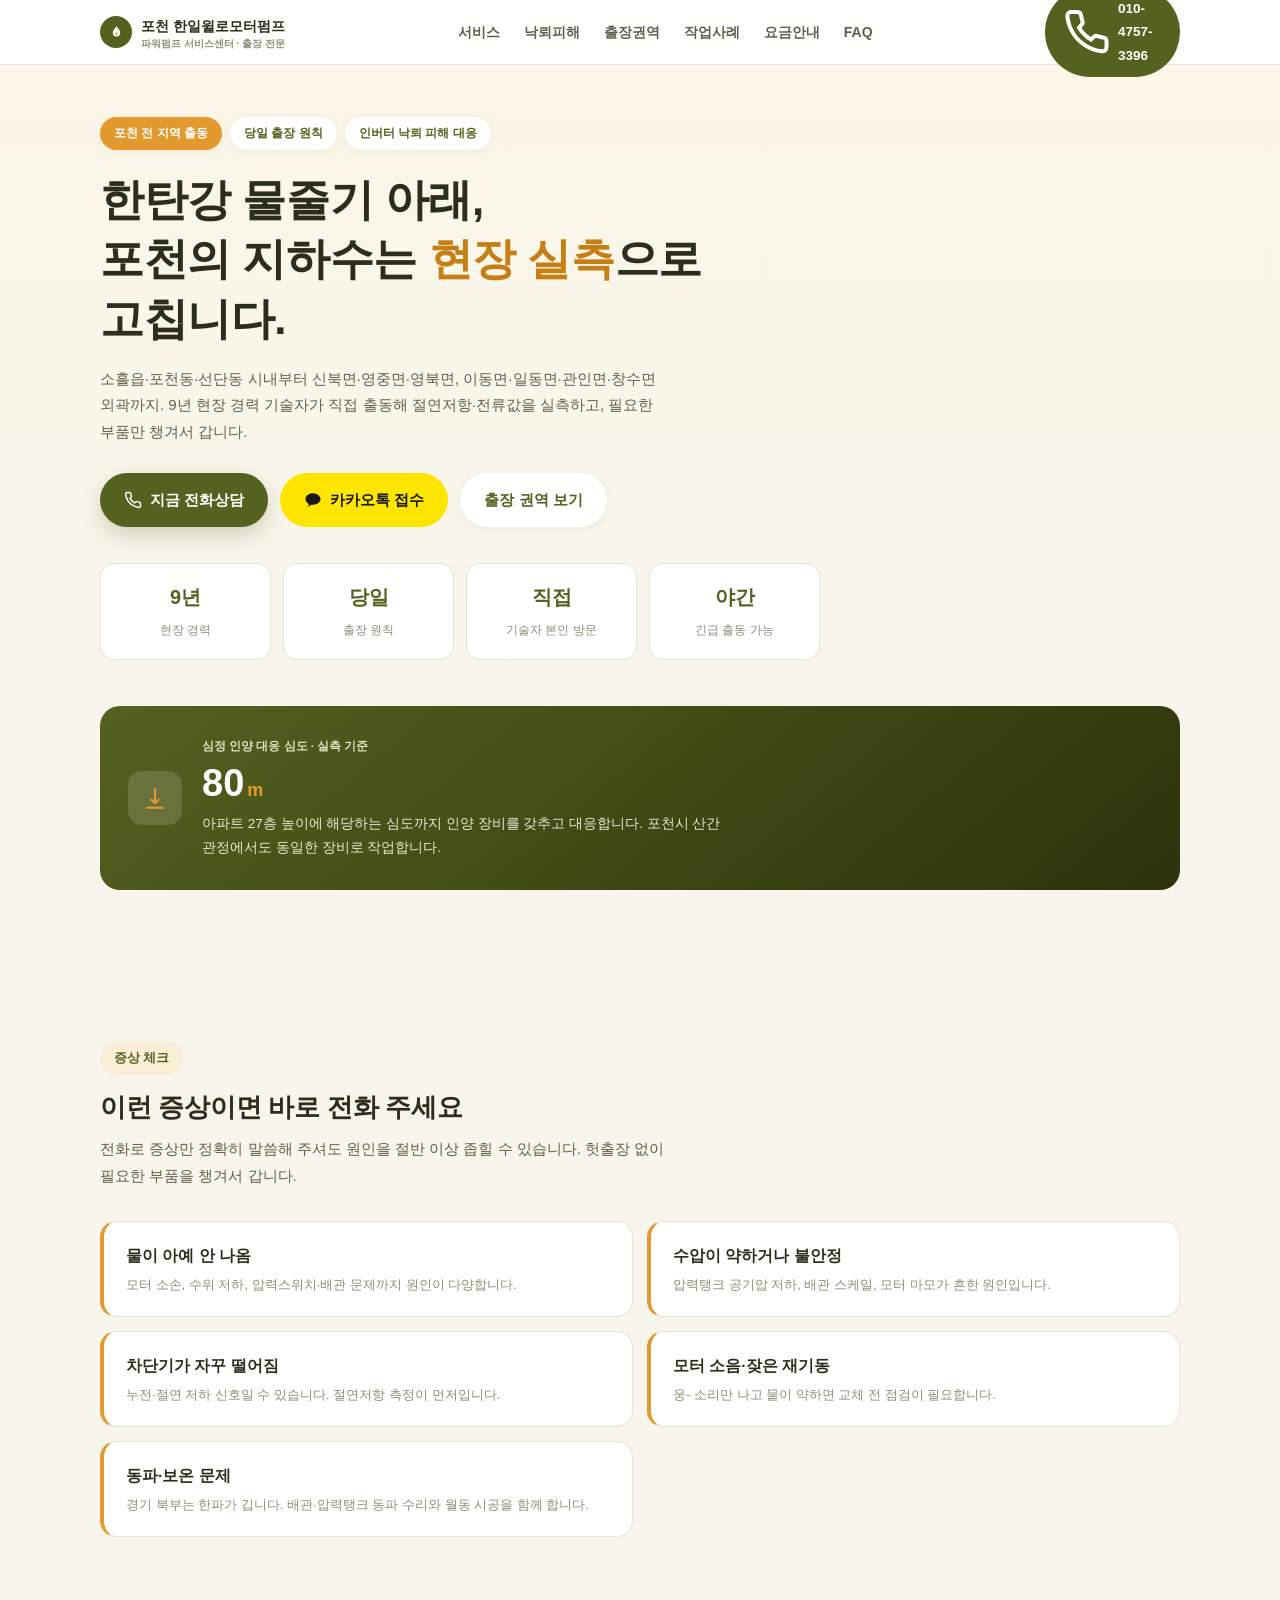
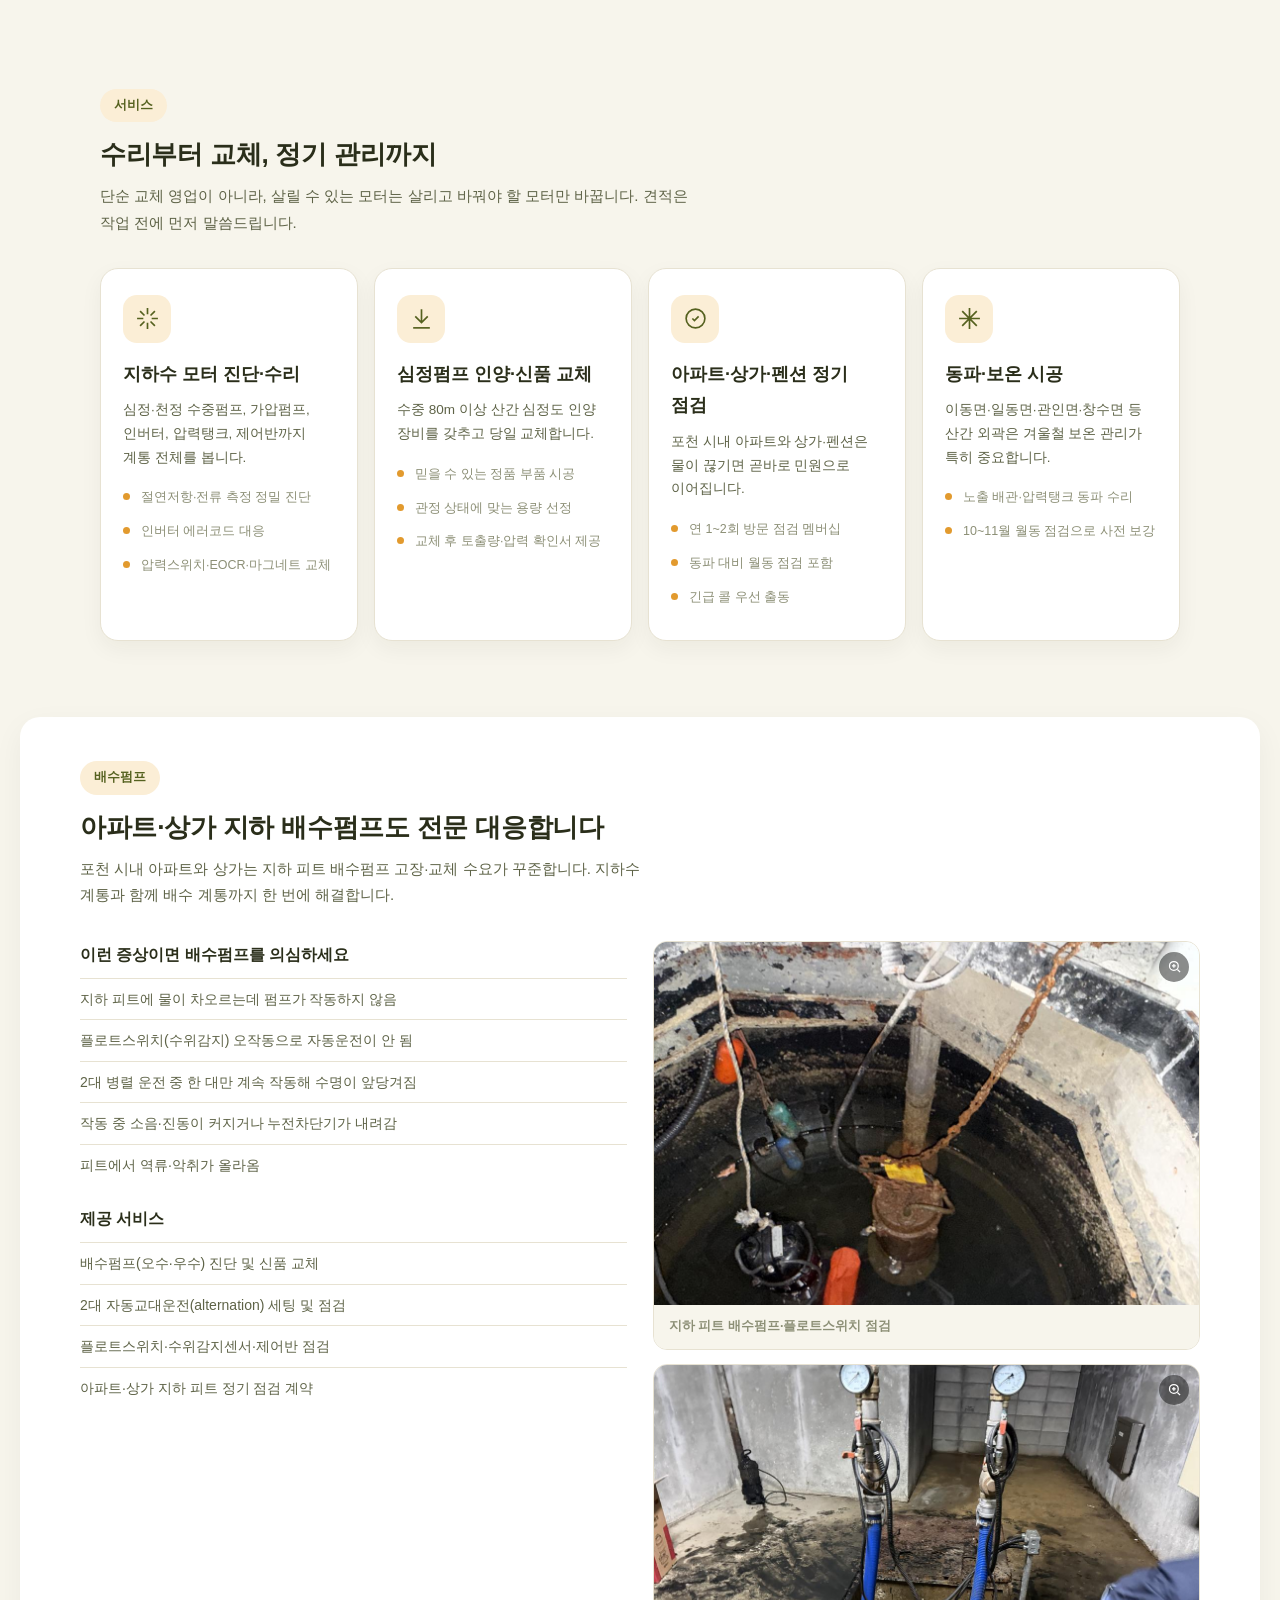
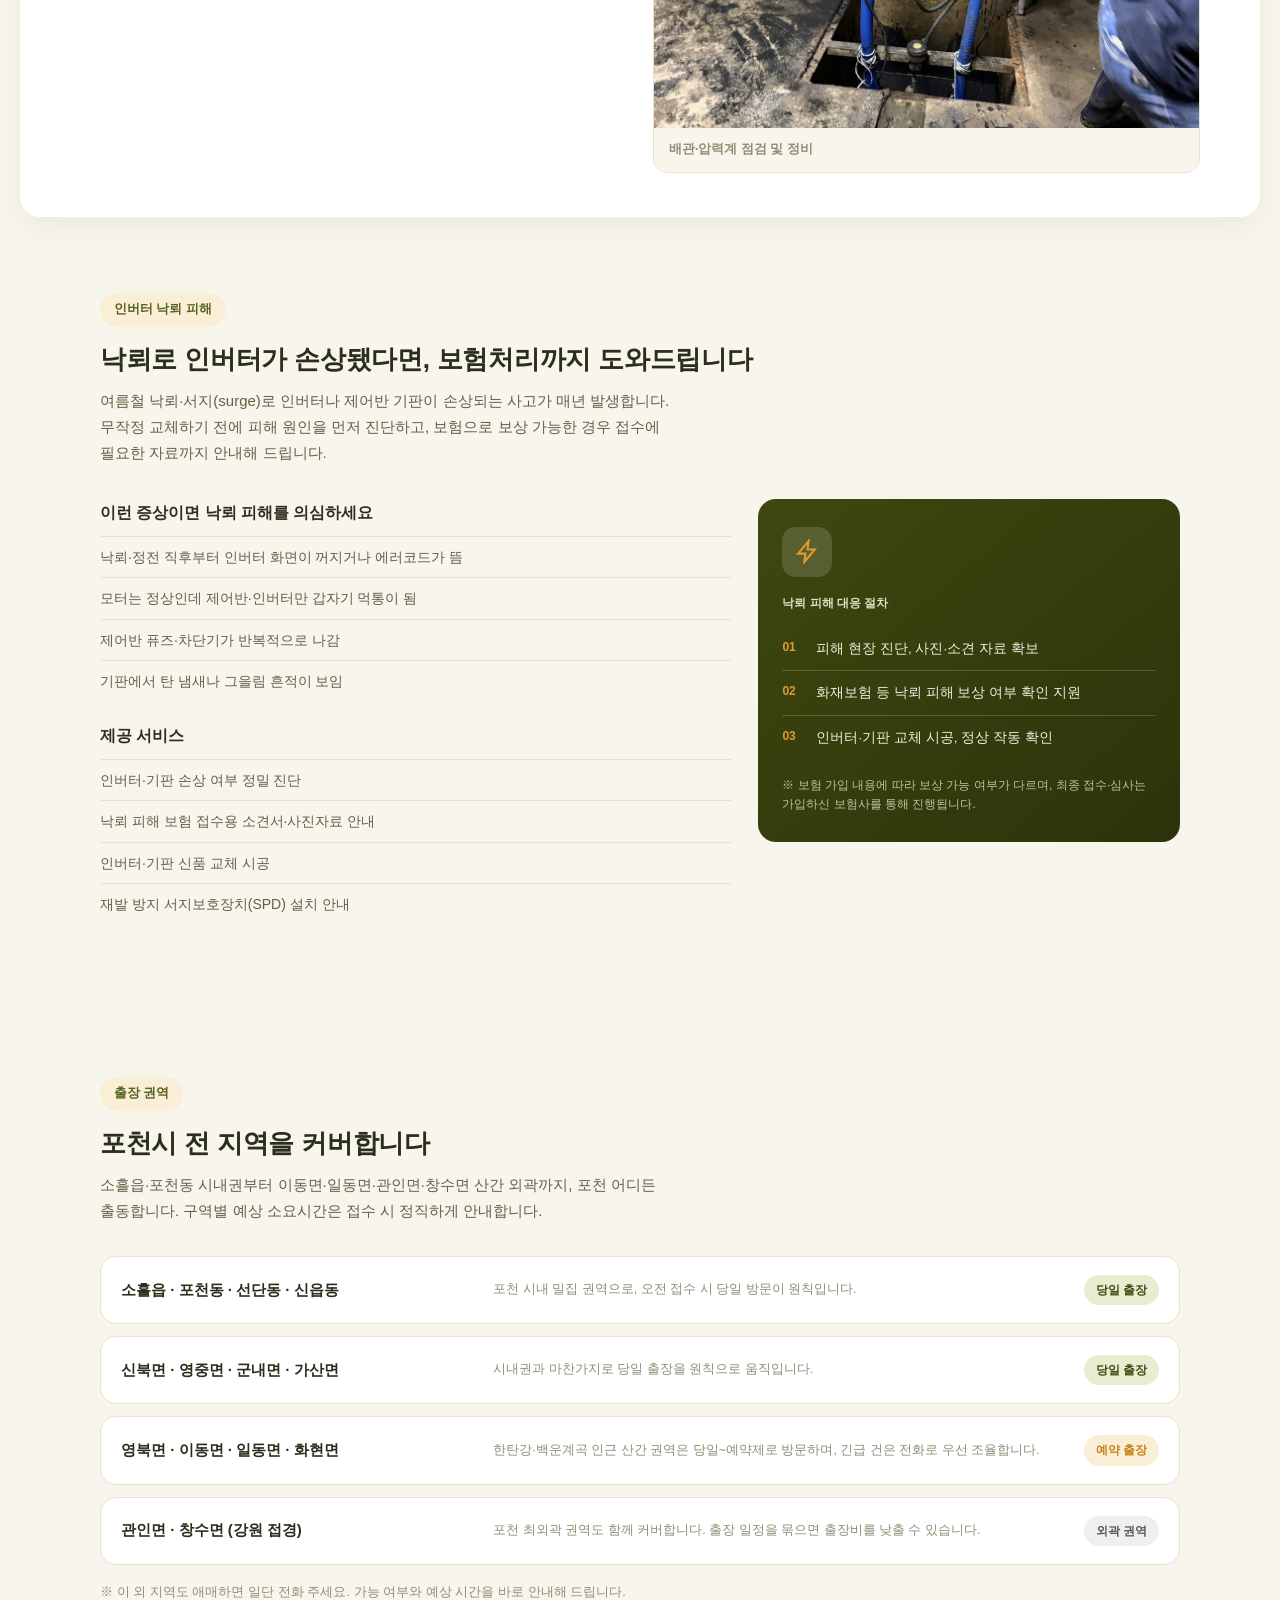
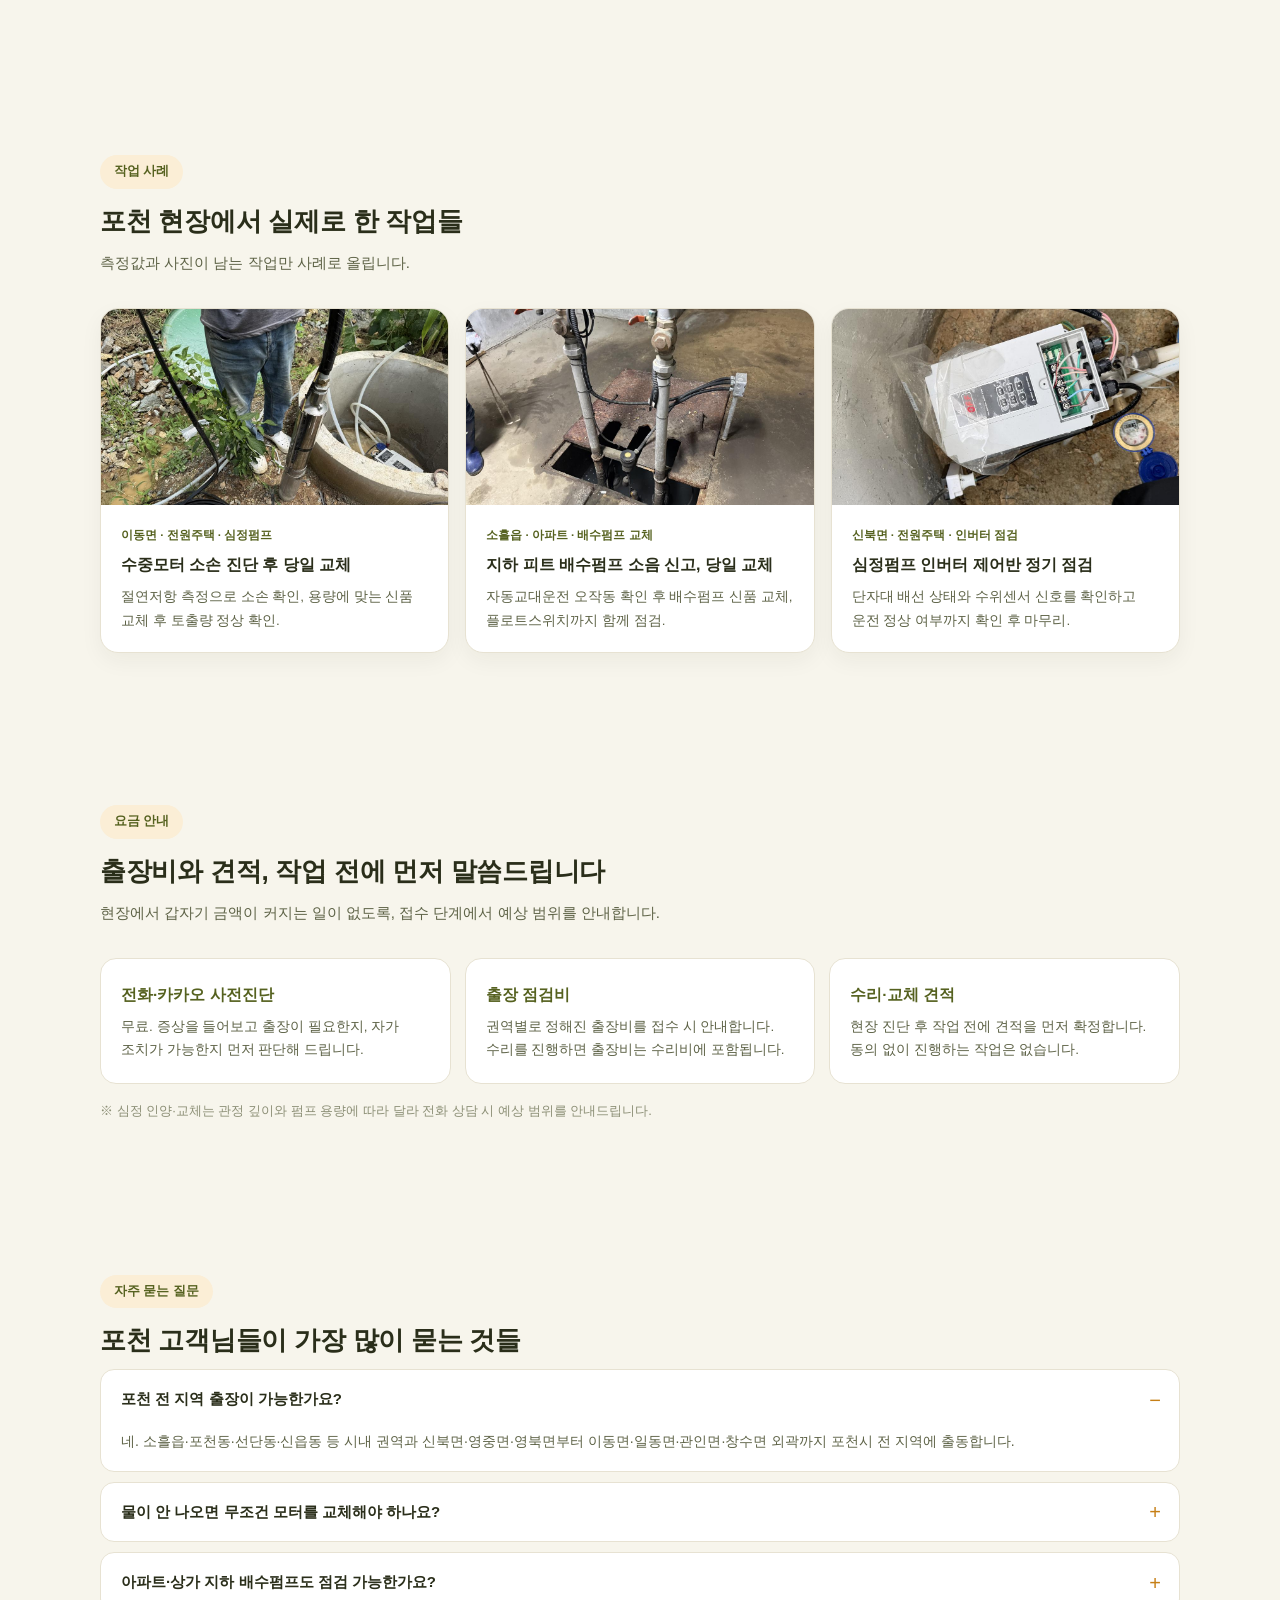
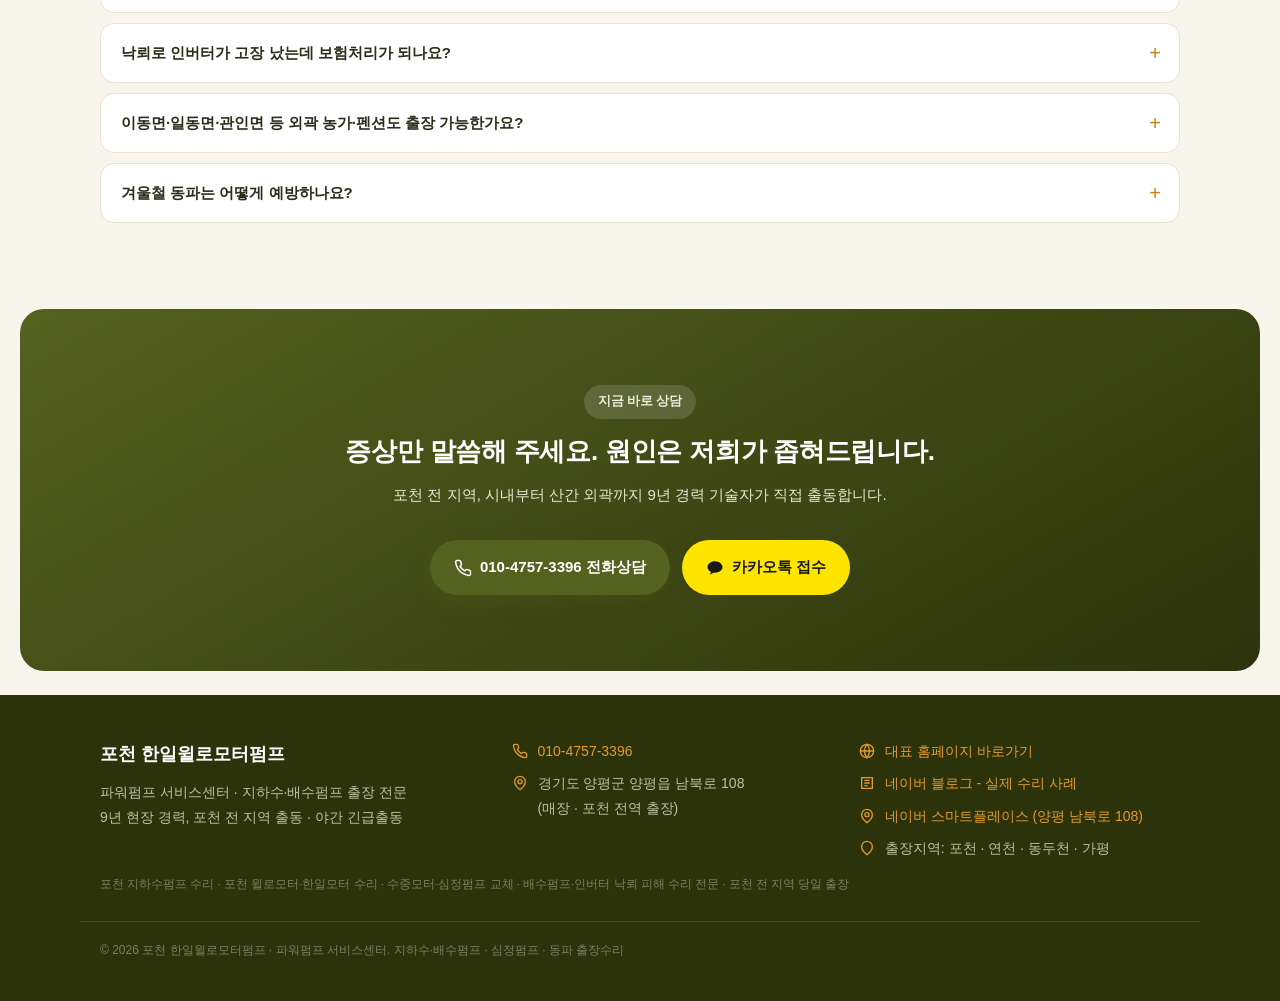
==== index.html @ f193abe2 "지역 홈페이지 초기 커밋: HTML/CSS/JS, 실사진, SEO 메타·구조화데이터·sitemap" ====
<!DOCTYPE html>
<html lang="ko">
<head>
<meta charset="UTF-8">
<meta name="viewport" content="width=device-width, initial-scale=1.0">
<title>포천 한일윌로모터펌프 | 지하수·배수펌프 출장수리 - 파워펌프 서비스센터</title>
<meta name="description" content="포천 전 지역 지하수 모터펌프·배수펌프 출장수리. 소흘읍·포천동·선단동부터 신북면·영중면·영북면, 이동면·일동면·관인면·창수면까지 당일 출장 원칙, 기술자 직접 방문. 9년 현장 경력, 인버터 낙뢰 피해 진단까지 대응.">
<meta name="keywords" content="포천 펌프 수리, 포천 지하수 모터, 소흘읍 지하수펌프, 신북면 관정 모터, 이동면 펌프 수리, 포천 배수펌프, 포천 낙뢰 피해, 한일윌로모터펌프, 포천 모터수리, 포천 윌로모터수리, 포천 한일모터수리, 포천 윌로 모터 수리, 포천 한일 모터 수리, 포천 지하수펌프 수리, 포천 지하수펌프수리, 포천 수중모터 수리, 윌로모터펌프 수리, 한일모터펌프 수리">
<meta name="author" content="포천 한일윌로모터펌프 · 파워펌프 서비스센터">
<meta name="robots" content="index, follow">
<meta name="googlebot" content="index, follow">
<link rel="canonical" href="https://pocheon-pump.netlify.app/">
<meta property="og:site_name" content="포천 한일윌로모터펌프">
<meta property="og:type" content="website">
<meta property="og:title" content="포천 한일윌로모터펌프 | 지하수·배수펌프 출장수리">
<meta property="og:description" content="포천 전 지역 당일 출장. 소흘읍·포천동부터 이동면·일동면·관인면 외곽까지 기술자가 직접 방문합니다.">
<meta property="og:url" content="https://pocheon-pump.netlify.app/">
<meta property="og:image" content="https://pocheon-pump.netlify.app/images/og-image.svg">
<meta property="og:image:width" content="1200">
<meta property="og:image:height" content="630">
<meta property="og:locale" content="ko_KR">
<meta name="twitter:card" content="summary_large_image">
<meta name="twitter:title" content="포천 한일윌로모터펌프 | 지하수·배수펌프 출장수리">
<meta name="twitter:description" content="포천 전 지역 당일 출장. 소흘읍·포천동부터 이동면·일동면·관인면 외곽까지 기술자가 직접 방문합니다.">
<meta name="twitter:image" content="https://pocheon-pump.netlify.app/images/og-image.svg">
<!-- Google Search Console verification -->
<meta name="google-site-verification" content="MBhKqQZ0N5h2FQh3b8rsfPZbSnl2v48tQKKNNNFM_To" />
<!-- Naver Search Advisor verification -->
<meta name="naver-site-verification" content="01d0eb01a13cccca22a72826d82db59212efd252" />
<link rel="preconnect" href="https://fonts.googleapis.com">
<link rel="preconnect" href="https://fonts.gstatic.com" crossorigin>
<link rel="stylesheet" as="style" crossorigin href="https://cdn.jsdelivr.net/gh/orioncactus/pretendard@v1.3.9/dist/web/variable/pretendardvariable-dynamic-subset.min.css">
<link rel="stylesheet" href="style.css">
<script type="application/ld+json">
{
  "@context": "https://schema.org",
  "@type": "LocalBusiness",
  "name": "포천 한일윌로모터펌프 (파워펌프 서비스센터)",
  "description": "포천시 전 지역 지하수 모터펌프·배수펌프 출장수리 전문. 심정펌프 인양·교체, 배수펌프 교체, 인버터 낙뢰 피해 진단 및 보험 접수 지원, 압력탱크, 동파 수리, 정기 점검.",
  "telephone": "+82-10-4757-3396",
  "url": "https://pocheon-pump.netlify.app/",
  "address": {
    "@type": "PostalAddress",
    "streetAddress": "양평읍 남북로 108",
    "addressLocality": "양평군",
    "addressRegion": "경기도",
    "addressCountry": "KR"
  },
  "areaServed": ["포천시", "소흘읍", "포천동", "선단동", "신읍동", "신북면", "영중면", "영북면", "관인면", "창수면", "이동면", "일동면", "가산면", "군내면", "화현면"],
  "openingHours": "Mo-Su 08:00-20:00",
  "priceRange": "₩₩"
}
</script>
<script type="application/ld+json">
{
  "@context": "https://schema.org",
  "@type": "FAQPage",
  "mainEntity": [
    {
      "@type": "Question",
      "name": "포천 전 지역 출장이 가능한가요?",
      "acceptedAnswer": { "@type": "Answer", "text": "네. 소흘읍·포천동·선단동·신읍동 등 시내 권역과 신북면·영중면·영북면부터 이동면·일동면·관인면·창수면 외곽까지 포천시 전 지역에 출동합니다." }
    },
    {
      "@type": "Question",
      "name": "물이 안 나오면 무조건 모터를 교체해야 하나요?",
      "acceptedAnswer": { "@type": "Answer", "text": "아닙니다. 압력스위치, 압력탱크, 배관, 전기 계통을 먼저 점검한 뒤 절연저항 측정값을 기준으로 수리 또는 교체를 안내합니다." }
    },
    {
      "@type": "Question",
      "name": "아파트·상가 지하 배수펌프도 점검 가능한가요?",
      "acceptedAnswer": { "@type": "Answer", "text": "네. 포천 시내 아파트·상가의 지하 피트 배수펌프 교체, 자동교대운전 점검, 플로트스위치·수위감지센서 점검까지 대응합니다." }
    },
    {
      "@type": "Question",
      "name": "낙뢰로 인버터가 고장 났는데 보험처리가 되나요?",
      "acceptedAnswer": { "@type": "Answer", "text": "가입하신 보험 종류에 따라 낙뢰·서지 피해가 보상되는 경우가 있습니다. 현장 진단 후 접수에 필요한 소견서와 사진 자료를 안내해 드리며, 최종 심사는 가입 보험사를 통해 진행됩니다." }
    },
    {
      "@type": "Question",
      "name": "이동면·일동면·관인면 등 외곽 농가·펜션도 출장 가능한가요?",
      "acceptedAnswer": { "@type": "Answer", "text": "네. 포천시 외곽의 전원주택, 펜션, 농가, 공장, 비닐하우스 지하수 계통도 정기점검과 긴급출동 모두 가능합니다." }
    },
    {
      "@type": "Question",
      "name": "겨울철 동파는 어떻게 예방하나요?",
      "acceptedAnswer": { "@type": "Answer", "text": "노출 배관과 압력탱크 보온이 핵심입니다. 포천은 경기 북부 중에서도 한파가 길어 10~11월 월동 점검으로 취약부를 미리 보강해 드립니다." }
    }
  ]
}
</script>
</head>
<body>

<header>
  <div class="wrap head-in">
    <a class="logo" href="#top" aria-label="홈으로">
      <span class="mark" aria-hidden="true">
        <svg viewBox="0 0 24 24" fill="none" aria-hidden="true">
          <path d="M12 3c3 3.6 5.2 6.6 5.2 9.3a5.2 5.2 0 0 1-10.4 0C6.8 9.6 9 6.6 12 3Z" fill="#fff"/>
          <circle cx="12" cy="13.6" r="1.7" fill="var(--amber)"/>
        </svg>
      </span>
      <span class="logo-text"><span class="logo-title">포천 한일윌로모터펌프</span><small>파워펌프 서비스센터 · 출장 전문</small></span>
    </a>
    <ul class="nav-links">
      <li><a href="#services">서비스</a></li>
      <li><a href="#surge">낙뢰피해</a></li>
      <li><a href="#area">출장권역</a></li>
      <li><a href="#cases">작업사례</a></li>
      <li><a href="#price">요금안내</a></li>
      <li><a href="#faq">FAQ</a></li>
    </ul>
    <a class="nav-call" href="tel:01047573396">
      <svg viewBox="0 0 24 24" fill="none" stroke="currentColor" stroke-width="2" aria-hidden="true"><path d="M22 16.9v3a2 2 0 0 1-2.2 2 19.8 19.8 0 0 1-8.6-3 19.5 19.5 0 0 1-6-6 19.8 19.8 0 0 1-3-8.7A2 2 0 0 1 4.1 2h3a2 2 0 0 1 2 1.7c.1 1 .4 2 .7 2.8a2 2 0 0 1-.5 2.1L8.1 9.9a16 16 0 0 0 6 6l1.3-1.2a2 2 0 0 1 2.1-.5c.9.3 1.9.6 2.8.7a2 2 0 0 1 1.7 2Z"/></svg>
      010-4757-3396
    </a>
    <button class="menu-btn" id="menuBtn" aria-label="메뉴 열기" aria-expanded="false" aria-controls="mMenu">
      <svg viewBox="0 0 24 24" fill="none" stroke-width="2" aria-hidden="true"><path d="M4 6h16M4 12h16M4 18h16"/></svg>
    </button>
  </div>
  <div class="m-menu" id="mMenu">
    <a href="#services">서비스</a>
    <a href="#surge">인버터 낙뢰 피해</a>
    <a href="#area">출장 권역</a>
    <a href="#cases">작업 사례</a>
    <a href="#price">요금 안내</a>
    <a href="#faq">자주 묻는 질문</a>
    <a href="tel:01047573396">📞 010-4757-3396 전화상담</a>
  </div>
</header>

<main id="top">

<!-- ============ HERO ============ -->
<div class="hero">
  <div class="hero-in">
    <div class="badge-row">
      <span class="badge hot">포천 전 지역 출동</span>
      <span class="badge">당일 출장 원칙</span>
      <span class="badge">인버터 낙뢰 피해 대응</span>
    </div>
    <h1>한탄강 물줄기 아래,<br>포천의 지하수는 <span>현장 실측</span>으로 고칩니다.</h1>
    <p class="hero-sub">소흘읍·포천동·선단동 시내부터 신북면·영중면·영북면, 이동면·일동면·관인면·창수면 외곽까지. 9년 현장 경력 기술자가 직접 출동해 절연저항·전류값을 실측하고, 필요한 부품만 챙겨서 갑니다.</p>
    <div class="cta-row">
      <a class="btn btn-call" href="tel:01047573396">
        <svg viewBox="0 0 24 24" fill="none" stroke="currentColor" stroke-width="2" aria-hidden="true"><path d="M22 16.9v3a2 2 0 0 1-2.2 2 19.8 19.8 0 0 1-8.6-3 19.5 19.5 0 0 1-6-6 19.8 19.8 0 0 1-3-8.7A2 2 0 0 1 4.1 2h3a2 2 0 0 1 2 1.7c.1 1 .4 2 .7 2.8a2 2 0 0 1-.5 2.1L8.1 9.9a16 16 0 0 0 6 6l1.3-1.2a2 2 0 0 1 2.1-.5c.9.3 1.9.6 2.8.7a2 2 0 0 1 1.7 2Z"/></svg>
        지금 전화상담
      </a>
      <a class="btn btn-kakao" href="https://pf.kakao.com/_FxaExan" target="_blank" rel="noopener">
        <svg viewBox="0 0 24 24" fill="currentColor" aria-hidden="true"><path d="M12 3C6.5 3 2 6.5 2 10.8c0 2.7 1.8 5.1 4.5 6.5-.2.7-.7 2.6-.8 3-.1.5.2.5.4.4.2-.1 2.6-1.8 3.7-2.5.7.1 1.4.2 2.2.2 5.5 0 10-3.5 10-7.6S17.5 3 12 3Z"/></svg>
        카카오톡 접수
      </a>
      <a class="btn btn-outline" href="#area">출장 권역 보기</a>
    </div>
    <div class="spec-row">
      <div><strong>9년</strong><span>현장 경력</span></div>
      <div><strong>당일</strong><span>출장 원칙</span></div>
      <div><strong>직접</strong><span>기술자 본인 방문</span></div>
      <div><strong>야간</strong><span>긴급 출동 가능</span></div>
    </div>
  </div>
</div>

<!-- ============ 심도 배지 (표준 요소) ============ -->
<section style="padding-top:0">
  <div class="wrap">
    <div class="depth-badge">
      <div class="db-icon">
        <svg viewBox="0 0 24 24" fill="none" stroke="currentColor" stroke-width="2" aria-hidden="true"><path d="M12 3v14M12 17l-4-4M12 17l4-4"/><path d="M4 21h16"/></svg>
      </div>
      <div class="db-body">
        <span class="db-eyebrow">심정 인양 대응 심도 · 실측 기준</span>
        <div class="db-value"><span>80</span><span class="unit">m</span></div>
        <p class="db-compare">아파트 27층 높이에 해당하는 심도까지 인양 장비를 갖추고 대응합니다. 포천시 산간 관정에서도 동일한 장비로 작업합니다.</p>
      </div>
    </div>
  </div>
</section>

<!-- ============ 증상 (상태등 패널) ============ -->
<section id="symptoms">
  <div class="wrap">
    <span class="kicker">증상 체크</span>
    <h2>이런 증상이면 바로 전화 주세요</h2>
    <p class="sec-lead">전화로 증상만 정확히 말씀해 주셔도 원인을 절반 이상 좁힐 수 있습니다. 헛출장 없이 필요한 부품을 챙겨서 갑니다.</p>
    <div class="symp-grid">
      <div class="symp"><h3>물이 아예 안 나옴</h3><p>모터 소손, 수위 저하, 압력스위치·배관 문제까지 원인이 다양합니다.</p></div>
      <div class="symp"><h3>수압이 약하거나 불안정</h3><p>압력탱크 공기압 저하, 배관 스케일, 모터 마모가 흔한 원인입니다.</p></div>
      <div class="symp"><h3>차단기가 자꾸 떨어짐</h3><p>누전·절연 저하 신호일 수 있습니다. 절연저항 측정이 먼저입니다.</p></div>
      <div class="symp"><h3>모터 소음·잦은 재기동</h3><p>웅- 소리만 나고 물이 약하면 교체 전 점검이 필요합니다.</p></div>
      <div class="symp"><h3>동파·보온 문제</h3><p>경기 북부는 한파가 깁니다. 배관·압력탱크 동파 수리와 월동 시공을 함께 합니다.</p></div>
    </div>
  </div>
</section>

<!-- ============ 서비스 (필드 카드 · OP 코드) ============ -->
<section id="services">
  <div class="wrap">
    <span class="kicker">서비스</span>
    <h2>수리부터 교체, 정기 관리까지</h2>
    <p class="sec-lead">단순 교체 영업이 아니라, 살릴 수 있는 모터는 살리고 바꿔야 할 모터만 바꿉니다. 견적은 작업 전에 먼저 말씀드립니다.</p>
    <div class="op-grid">
      <div class="op-card">
        <div class="op-icon"><svg viewBox="0 0 24 24" fill="none" stroke-width="1.6" aria-hidden="true"><path d="M12 2v6M12 16v6M4.9 4.9l4.2 4.2M14.9 14.9l4.2 4.2M2 12h6M16 12h6M4.9 19.1l4.2-4.2M14.9 9.1l4.2-4.2"/></svg></div>
        <h3>지하수 모터 진단·수리</h3>
        <p>심정·천정 수중펌프, 가압펌프, 인버터, 압력탱크, 제어반까지 계통 전체를 봅니다.</p>
        <ul>
          <li>절연저항·전류 측정 정밀 진단</li>
          <li>인버터 에러코드 대응</li>
          <li>압력스위치·EOCR·마그네트 교체</li>
        </ul>
      </div>
      <div class="op-card">
        <div class="op-icon"><svg viewBox="0 0 24 24" fill="none" stroke-width="1.6" aria-hidden="true"><path d="M12 3v13M6 10l6 6 6-6"/><path d="M4 21h16"/></svg></div>
        <h3>심정펌프 인양·신품 교체</h3>
        <p>수중 80m 이상 산간 심정도 인양 장비를 갖추고 당일 교체합니다.</p>
        <ul>
          <li>믿을 수 있는 정품 부품 시공</li>
          <li>관정 상태에 맞는 용량 선정</li>
          <li>교체 후 토출량·압력 확인서 제공</li>
        </ul>
      </div>
      <div class="op-card">
        <div class="op-icon"><svg viewBox="0 0 24 24" fill="none" stroke-width="1.6" aria-hidden="true"><path d="M9 12l2 2 4-4"/><circle cx="12" cy="12" r="9"/></svg></div>
        <h3>아파트·상가·펜션 정기 점검</h3>
        <p>포천 시내 아파트와 상가·펜션은 물이 끊기면 곧바로 민원으로 이어집니다.</p>
        <ul>
          <li>연 1~2회 방문 점검 멤버십</li>
          <li>동파 대비 월동 점검 포함</li>
          <li>긴급 콜 우선 출동</li>
        </ul>
      </div>
      <div class="op-card">
        <div class="op-icon"><svg viewBox="0 0 24 24" fill="none" stroke-width="1.6" aria-hidden="true"><path d="M12 2v20M2 12h20M5 5l14 14M19 5 5 19"/></svg></div>
        <h3>동파·보온 시공</h3>
        <p>이동면·일동면·관인면·창수면 등 산간 외곽은 겨울철 보온 관리가 특히 중요합니다.</p>
        <ul>
          <li>노출 배관·압력탱크 동파 수리</li>
          <li>10~11월 월동 점검으로 사전 보강</li>
        </ul>
      </div>
    </div>
  </div>
</section>

<!-- ============ 배수펌프 (표준 재사용 섹션) ============ -->
<section id="drain">
  <div class="wrap">
    <span class="kicker">배수펌프</span>
    <h2>아파트·상가 지하 배수펌프도 전문 대응합니다</h2>
    <p class="sec-lead">포천 시내 아파트와 상가는 지하 피트 배수펌프 고장·교체 수요가 꾸준합니다. 지하수 계통과 함께 배수 계통까지 한 번에 해결합니다.</p>
    <div class="drain-grid">
      <div>
        <h3>이런 증상이면 배수펌프를 의심하세요</h3>
        <ul>
          <li>지하 피트에 물이 차오르는데 펌프가 작동하지 않음</li>
          <li>플로트스위치(수위감지) 오작동으로 자동운전이 안 됨</li>
          <li>2대 병렬 운전 중 한 대만 계속 작동해 수명이 앞당겨짐</li>
          <li>작동 중 소음·진동이 커지거나 누전차단기가 내려감</li>
          <li>피트에서 역류·악취가 올라옴</li>
        </ul>
        <h3>제공 서비스</h3>
        <ul>
          <li>배수펌프(오수·우수) 진단 및 신품 교체</li>
          <li>2대 자동교대운전(alternation) 세팅 및 점검</li>
          <li>플로트스위치·수위감지센서·제어반 점검</li>
          <li>아파트·상가 지하 피트 정기 점검 계약</li>
        </ul>
      </div>
      <div class="drain-photos">
        <figure class="drain-photo">
          <img src="images/media/case-drain-pump-pit.jpg" alt="지하 피트 배수펌프 및 부유식 플로트스위치 작업 현장" loading="lazy" onerror="this.outerHTML='&lt;div class=&quot;ph-fallback&quot;&gt;현장 사진 준비 중&lt;/div&gt;'" data-lightbox>
          <span class="zoom-hint" aria-hidden="true"><svg viewBox="0 0 24 24" fill="none" stroke="currentColor" stroke-width="2"><circle cx="11" cy="11" r="7"/><path d="M21 21l-4.3-4.3M11 8v6M8 11h6"/></svg></span>
          <figcaption>지하 피트 배수펌프·플로트스위치 점검</figcaption>
        </figure>
        <figure class="drain-photo">
          <img src="images/media/case-drain-pump-install.jpg" alt="배수펌프 배관 및 압력계 점검 현장" loading="lazy" onerror="this.outerHTML='&lt;div class=&quot;ph-fallback&quot;&gt;현장 사진 준비 중&lt;/div&gt;'" data-lightbox>
          <span class="zoom-hint" aria-hidden="true"><svg viewBox="0 0 24 24" fill="none" stroke="currentColor" stroke-width="2"><circle cx="11" cy="11" r="7"/><path d="M21 21l-4.3-4.3M11 8v6M8 11h6"/></svg></span>
          <figcaption>배관·압력계 점검 및 정비</figcaption>
        </figure>
      </div>
    </div>
  </div>
</section>

<!-- ============ 인버터 낙뢰 피해 (표준 재사용 섹션) ============ -->
<section id="surge">
  <div class="wrap">
    <span class="kicker">인버터 낙뢰 피해</span>
    <h2>낙뢰로 인버터가 손상됐다면, 보험처리까지 도와드립니다</h2>
    <p class="sec-lead">여름철 낙뢰·서지(surge)로 인버터나 제어반 기판이 손상되는 사고가 매년 발생합니다. 무작정 교체하기 전에 피해 원인을 먼저 진단하고, 보험으로 보상 가능한 경우 접수에 필요한 자료까지 안내해 드립니다.</p>
    <div class="surge-grid">
      <div>
        <h3>이런 증상이면 낙뢰 피해를 의심하세요</h3>
        <ul>
          <li>낙뢰·정전 직후부터 인버터 화면이 꺼지거나 에러코드가 뜸</li>
          <li>모터는 정상인데 제어반·인버터만 갑자기 먹통이 됨</li>
          <li>제어반 퓨즈·차단기가 반복적으로 나감</li>
          <li>기판에서 탄 냄새나 그을림 흔적이 보임</li>
        </ul>
        <h3>제공 서비스</h3>
        <ul>
          <li>인버터·기판 손상 여부 정밀 진단</li>
          <li>낙뢰 피해 보험 접수용 소견서·사진자료 안내</li>
          <li>인버터·기판 신품 교체 시공</li>
          <li>재발 방지 서지보호장치(SPD) 설치 안내</li>
        </ul>
      </div>
      <div class="surge-highlight">
        <div class="sh-icon">
          <svg viewBox="0 0 24 24" fill="none" stroke="currentColor" stroke-width="2" aria-hidden="true"><path d="M13 2 3 14h7l-1 8 10-12h-7l1-8Z"/></svg>
        </div>
        <span class="sh-eyebrow">낙뢰 피해 대응 절차</span>
        <ol class="sh-steps">
          <li><span class="sh-num">01</span>피해 현장 진단, 사진·소견 자료 확보</li>
          <li><span class="sh-num">02</span>화재보험 등 낙뢰 피해 보상 여부 확인 지원</li>
          <li><span class="sh-num">03</span>인버터·기판 교체 시공, 정상 작동 확인</li>
        </ol>
        <p class="sh-note">※ 보험 가입 내용에 따라 보상 가능 여부가 다르며, 최종 접수·심사는 가입하신 보험사를 통해 진행됩니다.</p>
      </div>
    </div>
  </div>
</section>

<!-- ============ 출장 권역 (구역코드 · 계단식) ============ -->
<section id="area">
  <div class="wrap">
    <span class="kicker">출장 권역</span>
    <h2>포천시 전 지역을 커버합니다</h2>
    <p class="sec-lead">소흘읍·포천동 시내권부터 이동면·일동면·관인면·창수면 산간 외곽까지, 포천 어디든 출동합니다. 구역별 예상 소요시간은 접수 시 정직하게 안내합니다.</p>
    <ul class="zone-list">
      <li class="zone-row">
        <span class="towns">소흘읍 · 포천동 · 선단동 · 신읍동</span>
        <span class="desc">포천 시내 밀집 권역으로, 오전 접수 시 당일 방문이 원칙입니다.</span>
        <span class="tag day">당일 출장</span>
      </li>
      <li class="zone-row">
        <span class="towns">신북면 · 영중면 · 군내면 · 가산면</span>
        <span class="desc">시내권과 마찬가지로 당일 출장을 원칙으로 움직입니다.</span>
        <span class="tag day">당일 출장</span>
      </li>
      <li class="zone-row">
        <span class="towns">영북면 · 이동면 · 일동면 · 화현면</span>
        <span class="desc">한탄강·백운계곡 인근 산간 권역은 당일~예약제로 방문하며, 긴급 건은 전화로 우선 조율합니다.</span>
        <span class="tag rsv">예약 출장</span>
      </li>
      <li class="zone-row">
        <span class="towns">관인면 · 창수면 (강원 접경)</span>
        <span class="desc">포천 최외곽 권역도 함께 커버합니다. 출장 일정을 묶으면 출장비를 낮출 수 있습니다.</span>
        <span class="tag far">외곽 권역</span>
      </li>
    </ul>
    <p class="area-note">※ 이 외 지역도 애매하면 일단 전화 주세요. 가능 여부와 예상 시간을 바로 안내해 드립니다.</p>
  </div>
</section>

<!-- ============ 작업 사례 ============ -->
<section id="cases">
  <div class="wrap">
    <span class="kicker">작업 사례</span>
    <h2>포천 현장에서 실제로 한 작업들</h2>
    <p class="sec-lead">측정값과 사진이 남는 작업만 사례로 올립니다.</p>
    <div class="case-grid">
      <article class="case">
        <div class="photo"><img src="images/media/case-1.jpg" alt="포천 수중모터 마당 인양 작업 현장" loading="lazy" onerror="this.outerHTML='&lt;div class=&quot;ph-fallback&quot;&gt;현장 사진 준비 중&lt;/div&gt;'"></div>
        <div class="body">
          <div class="meta">이동면 · 전원주택 · 심정펌프</div>
          <h3>수중모터 소손 진단 후 당일 교체</h3>
          <p>절연저항 측정으로 소손 확인, 용량에 맞는 신품 교체 후 토출량 정상 확인.</p>
        </div>
      </article>
      <article class="case">
        <div class="photo"><img src="images/media/case-2.jpg" alt="배수펌프 및 배관 정비 현장" loading="lazy" onerror="this.outerHTML='&lt;div class=&quot;ph-fallback&quot;&gt;현장 사진 준비 중&lt;/div&gt;'"></div>
        <div class="body">
          <div class="meta">소흘읍 · 아파트 · 배수펌프 교체</div>
          <h3>지하 피트 배수펌프 소음 신고, 당일 교체</h3>
          <p>자동교대운전 오작동 확인 후 배수펌프 신품 교체, 플로트스위치까지 함께 점검.</p>
        </div>
      </article>
      <article class="case">
        <div class="photo"><img src="images/media/case-3.jpg" alt="심정펌프 인버터 제어반 점검 현장" loading="lazy" onerror="this.outerHTML='&lt;div class=&quot;ph-fallback&quot;&gt;현장 사진 준비 중&lt;/div&gt;'"></div>
        <div class="body">
          <div class="meta">신북면 · 전원주택 · 인버터 점검</div>
          <h3>심정펌프 인버터 제어반 정기 점검</h3>
          <p>단자대 배선 상태와 수위센서 신호를 확인하고 운전 정상 여부까지 확인 후 마무리.</p>
        </div>
      </article>
    </div>
  </div>
</section>

<!-- ============ 요금 ============ -->
<section id="price">
  <div class="wrap">
    <span class="kicker">요금 안내</span>
    <h2>출장비와 견적, 작업 전에 먼저 말씀드립니다</h2>
    <p class="sec-lead">현장에서 갑자기 금액이 커지는 일이 없도록, 접수 단계에서 예상 범위를 안내합니다.</p>
    <div class="price-grid">
      <div class="price-card">
        <h3>전화·카카오 사전진단</h3>
        <p>무료. 증상을 들어보고 출장이 필요한지, 자가 조치가 가능한지 먼저 판단해 드립니다.</p>
      </div>
      <div class="price-card">
        <h3>출장 점검비</h3>
        <p>권역별로 정해진 출장비를 접수 시 안내합니다. 수리를 진행하면 출장비는 수리비에 포함됩니다.</p>
      </div>
      <div class="price-card">
        <h3>수리·교체 견적</h3>
        <p>현장 진단 후 작업 전에 견적을 먼저 확정합니다. 동의 없이 진행하는 작업은 없습니다.</p>
      </div>
    </div>
    <p class="price-note">※ 심정 인양·교체는 관정 깊이와 펌프 용량에 따라 달라 전화 상담 시 예상 범위를 안내드립니다.</p>
  </div>
</section>

<!-- ============ FAQ ============ -->
<section class="faq" id="faq">
  <div class="wrap">
    <span class="kicker">자주 묻는 질문</span>
    <h2>포천 고객님들이 가장 많이 묻는 것들</h2>
    <details open>
      <summary>포천 전 지역 출장이 가능한가요?</summary>
      <div class="a">네. 소흘읍·포천동·선단동·신읍동 등 시내 권역과 신북면·영중면·영북면부터 이동면·일동면·관인면·창수면 외곽까지 포천시 전 지역에 출동합니다.</div>
    </details>
    <details>
      <summary>물이 안 나오면 무조건 모터를 교체해야 하나요?</summary>
      <div class="a">아닙니다. 압력스위치, 압력탱크, 배관, 전기 계통을 먼저 점검한 뒤 절연저항 측정값을 기준으로 수리 또는 교체를 안내합니다.</div>
    </details>
    <details>
      <summary>아파트·상가 지하 배수펌프도 점검 가능한가요?</summary>
      <div class="a">네. 포천 시내 아파트·상가의 지하 피트 배수펌프 교체, 자동교대운전 점검, 플로트스위치·수위감지센서 점검까지 대응합니다.</div>
    </details>
    <details>
      <summary>낙뢰로 인버터가 고장 났는데 보험처리가 되나요?</summary>
      <div class="a">가입하신 보험 종류에 따라 낙뢰·서지 피해가 보상되는 경우가 있습니다. 현장 진단 후 접수에 필요한 소견서와 사진 자료를 안내해 드리며, 최종 심사는 가입 보험사를 통해 진행됩니다.</div>
    </details>
    <details>
      <summary>이동면·일동면·관인면 등 외곽 농가·펜션도 출장 가능한가요?</summary>
      <div class="a">네. 포천시 외곽의 전원주택, 펜션, 농가, 공장, 비닐하우스 지하수 계통도 정기점검과 긴급출동 모두 가능합니다.</div>
    </details>
    <details>
      <summary>겨울철 동파는 어떻게 예방하나요?</summary>
      <div class="a">노출 배관과 압력탱크 보온이 핵심입니다. 포천은 경기 북부 중에서도 한파가 길어 10~11월 월동 점검으로 취약부를 미리 보강해 드립니다.</div>
    </details>
  </div>
</section>

<!-- ============ CTA ============ -->
<section class="cta">
  <div class="wrap">
    <span class="kicker">지금 바로 상담</span>
    <h2>증상만 말씀해 주세요. 원인은 저희가 좁혀드립니다.</h2>
    <p class="sec-lead">포천 전 지역, 시내부터 산간 외곽까지 9년 경력 기술자가 직접 출동합니다.</p>
    <div class="cta-row">
      <a class="btn btn-call" href="tel:01047573396">
        <svg viewBox="0 0 24 24" fill="none" stroke="currentColor" stroke-width="2" aria-hidden="true"><path d="M22 16.9v3a2 2 0 0 1-2.2 2 19.8 19.8 0 0 1-8.6-3 19.5 19.5 0 0 1-6-6 19.8 19.8 0 0 1-3-8.7A2 2 0 0 1 4.1 2h3a2 2 0 0 1 2 1.7c.1 1 .4 2 .7 2.8a2 2 0 0 1-.5 2.1L8.1 9.9a16 16 0 0 0 6 6l1.3-1.2a2 2 0 0 1 2.1-.5c.9.3 1.9.6 2.8.7a2 2 0 0 1 1.7 2Z"/></svg>
        010-4757-3396 전화상담
      </a>
      <a class="btn btn-kakao" href="https://pf.kakao.com/_FxaExan" target="_blank" rel="noopener">
        <svg viewBox="0 0 24 24" fill="currentColor" aria-hidden="true"><path d="M12 3C6.5 3 2 6.5 2 10.8c0 2.7 1.8 5.1 4.5 6.5-.2.7-.7 2.6-.8 3-.1.5.2.5.4.4.2-.1 2.6-1.8 3.7-2.5.7.1 1.4.2 2.2.2 5.5 0 10-3.5 10-7.6S17.5 3 12 3Z"/></svg>
        카카오톡 접수
      </a>
    </div>
  </div>
</section>

</main>

<!-- ============ FOOTER ============ -->
<footer>
  <div class="wrap foot-grid">
    <div>
      <div class="foot-name">포천 한일윌로모터펌프</div>
      <p>파워펌프 서비스센터 · 지하수·배수펌프 출장 전문<br>9년 현장 경력, 포천 전 지역 출동 · 야간 긴급출동</p>
    </div>
    <div>
      <div class="foot-item"><svg viewBox="0 0 24 24" fill="none" stroke-width="2"><path d="M22 16.9v3a2 2 0 0 1-2.2 2 19.8 19.8 0 0 1-8.6-3 19.5 19.5 0 0 1-6-6 19.8 19.8 0 0 1-3-8.7A2 2 0 0 1 4.1 2h3a2 2 0 0 1 2 1.7c.1 1 .4 2 .7 2.8a2 2 0 0 1-.5 2.1L8.1 9.9a16 16 0 0 0 6 6l1.3-1.2a2 2 0 0 1 2.1-.5c.9.3 1.9.6 2.8.7a2 2 0 0 1 1.7 2Z"/></svg><a href="tel:01047573396">010-4757-3396</a></div>
      <div class="foot-item"><svg viewBox="0 0 24 24" fill="none" stroke-width="2"><path d="M20 10c0 6-8 12-8 12S4 16 4 10a8 8 0 0 1 16 0Z"/><circle cx="12" cy="10" r="3"/></svg><span>경기도 양평군 양평읍 남북로 108<br>(매장 · 포천 전역 출장)</span></div>
    </div>
    <div>
      <div class="foot-item"><svg viewBox="0 0 24 24" fill="none" stroke-width="2"><circle cx="12" cy="12" r="10"/><path d="M2 12h20M12 2a15 15 0 0 1 0 20 15 15 0 0 1 0-20Z"/></svg><a href="https://ypmotor-95.netlify.app" target="_blank" rel="noopener">대표 홈페이지 바로가기</a></div>
      <div class="foot-item"><svg viewBox="0 0 24 24" fill="none" stroke-width="2"><path d="M4 4h16v16H4z"/><path d="M8 8h8M8 12h8M8 16h5"/></svg><a href="https://blog.naver.com/sunwoo774" target="_blank" rel="noopener">네이버 블로그 - 실제 수리 사례</a></div>
      <div class="foot-item"><svg viewBox="0 0 24 24" fill="none" stroke-width="2"><path d="M20 10c0 6-8 12-8 12S4 16 4 10a8 8 0 0 1 16 0Z"/><circle cx="12" cy="10" r="3"/></svg><a href="https://map.naver.com/p/search/%ED%95%9C%EC%9D%BC%EC%9C%8C%EB%A1%9C%EB%AA%A8%ED%84%B0%ED%8E%8C%ED%94%84%20%EC%96%91%ED%8F%89%20%EB%82%A8%EB%B6%81%EB%A1%9C%20108" target="_blank" rel="noopener">네이버 스마트플레이스 (양평 남북로 108)</a></div>
      <div class="foot-item"><svg viewBox="0 0 24 24" fill="none" stroke-width="2"><path d="M20 10c0 6-8 12-8 12S4 16 4 10a8 8 0 0 1 16 0Z"/></svg><span>출장지역: 포천 · 연천 · 동두천 · 가평</span></div>
    </div>
  </div>
  <div class="wrap" style="max-width:1120px;margin:6px auto 0;padding:0 20px;font-size:11.5px;opacity:.55;line-height:1.6">포천 지하수펌프 수리 · 포천 윌로모터·한일모터 수리 · 수중모터·심정펌프 교체 · 배수펌프·인버터 낙뢰 피해 수리 전문 · 포천 전 지역 당일 출장</div>
  <div class="wrap foot-copy">© 2026 포천 한일윌로모터펌프 · 파워펌프 서비스센터. 지하수·배수펌프 · 심정펌프 · 동파 출장수리</div>
</footer>

<!-- 모바일 하단 고정 콜바 -->
<div class="call-bar">
  <a class="cb-phone" href="tel:01047573396">
    <svg viewBox="0 0 24 24" fill="none" stroke="currentColor" stroke-width="2" aria-hidden="true"><path d="M22 16.9v3a2 2 0 0 1-2.2 2 19.8 19.8 0 0 1-8.6-3 19.5 19.5 0 0 1-6-6 19.8 19.8 0 0 1-3-8.7A2 2 0 0 1 4.1 2h3a2 2 0 0 1 2 1.7c.1 1 .4 2 .7 2.8a2 2 0 0 1-.5 2.1L8.1 9.9a16 16 0 0 0 6 6l1.3-1.2a2 2 0 0 1 2.1-.5c.9.3 1.9.6 2.8.7a2 2 0 0 1 1.7 2Z"/></svg>
    긴급 전화상담
  </a>
  <a class="cb-kakao" href="https://pf.kakao.com/_FxaExan" target="_blank" rel="noopener">
    <svg viewBox="0 0 24 24" fill="currentColor" aria-hidden="true"><path d="M12 3C6.5 3 2 6.5 2 10.8c0 2.7 1.8 5.1 4.5 6.5-.2.7-.7 2.6-.8 3-.1.5.2.5.4.4.2-.1 2.6-1.8 3.7-2.5.7.1 1.4.2 2.2.2 5.5 0 10-3.5 10-7.6S17.5 3 12 3Z"/></svg>
    카톡 접수
  </a>
</div>

<!-- 사진 라이트박스 (클릭 시 확대) -->
<div class="lightbox" id="lightbox" aria-hidden="true">
  <button class="lightbox-close" id="lightboxClose" aria-label="닫기">&times;</button>
  <img src="" alt="" id="lightboxImg">
</div>

<script src="script.js"></script>
</body>
</html>
---- style.css ----
/* ============================================================
   포천 지하수 모터펌프 출장수리 - 파워펌프 서비스센터
   디자인 컨셉: 올리브 + 앰버, 밝고 깔끔한 일반 서비스업체 톤
   (둥근 카드, 화이트 헤더, 부드러운 크림 배경)
   ============================================================ */

:root{
  --ink:#2A2E1A;
  --ink-soft:#5E6347;
  --ink-mute:#8C8F76;
  --olive:#55611F;
  --olive-dark:#3E480F;
  --olive-deep:#2C330B;
  --amber:#E29A2E;
  --amber-dark:#C67F16;
  --amber-bg:#FBEED6;
  --paper:#F7F5EC;
  --card:#FFFFFF;
  --line:#E7E2D2;
  --max:1120px;
  --radius:16px;
  --sans:'Pretendard Variable',Pretendard,-apple-system,'Malgun Gothic',sans-serif;
}
*{margin:0;padding:0;box-sizing:border-box}
html{scroll-behavior:smooth;scroll-padding-top:84px}
@media (prefers-reduced-motion: reduce){
  html{scroll-behavior:auto}
  *,*::before,*::after{animation:none!important;transition:none!important}
}
body{
  font-family:var(--sans);
  color:var(--ink);
  background:var(--paper);
  line-height:1.75;
  font-size:16px;
  -webkit-font-smoothing:antialiased;
  padding-bottom:70px;
}
h1,h2,h3,p,a{word-break:keep-all;overflow-wrap:break-word}
img{max-width:100%;display:block}
a{color:inherit;text-decoration:none}
.wrap{max-width:var(--max);margin:0 auto;padding:0 20px}
section{padding:58px 0}
.kicker{
  display:inline-flex;align-items:center;gap:8px;
  font-size:12.5px;font-weight:800;color:var(--olive);margin-bottom:14px;
  background:var(--amber-bg);padding:6px 14px;border-radius:99px;
}
h2{font-size:26px;font-weight:800;line-height:1.42;margin-bottom:10px;letter-spacing:-.01em;color:var(--ink)}
.sec-lead{color:var(--ink-soft);font-size:15px;margin-bottom:32px;max-width:600px}

/* ---------- header (화이트 고정 바) ---------- */
header{position:sticky;top:0;z-index:100;background:rgba(255,255,255,.94);backdrop-filter:blur(10px);border-bottom:1px solid var(--line)}
.head-in{display:flex;align-items:center;justify-content:space-between;height:64px;gap:12px}
.logo{display:flex;align-items:center;gap:9px;font-weight:800;font-size:14px;color:var(--ink);min-width:0}
.logo .mark{
  width:32px;height:32px;border-radius:50%;background:var(--olive);
  display:flex;align-items:center;justify-content:center;flex:none;
}
.logo .mark svg{width:17px;height:17px}
.logo-text{min-width:0;display:flex;flex-direction:column}
.logo-title{overflow:hidden;text-overflow:ellipsis;white-space:nowrap;max-width:38vw}
.logo small{font-weight:600;font-size:10px;color:var(--ink-mute);display:block;line-height:1.2}
.nav-links{display:none;align-items:center;gap:18px;list-style:none}
.nav-links a{font-size:13px;font-weight:700;color:var(--ink-soft)}
.nav-links a:hover{color:var(--olive)}
.nav-call{
  display:none;align-items:center;gap:7px;
  background:var(--olive);color:#fff;font-weight:700;font-size:13.5px;
  padding:10px 18px;border-radius:99px;
}
.nav-call:hover{background:var(--olive-dark)}
.menu-btn{
  display:flex;align-items:center;justify-content:center;
  width:42px;height:42px;border-radius:12px;
  background:var(--amber-bg);cursor:pointer;border:none;flex:none;
}
.menu-btn svg{width:19px;height:19px;stroke:var(--olive)}
.m-menu{display:none;background:#fff;border-bottom:1px solid var(--line)}
.m-menu.open{display:block}
.m-menu a{
  display:block;padding:14px 22px;font-size:15px;font-weight:700;
  color:var(--ink-soft);border-top:1px solid var(--line);
}
.m-menu a:last-child{color:var(--olive);font-weight:800}

/* ---------- hero (밝은 크림 배경) ---------- */
.hero{background:linear-gradient(180deg,#FBF6E7 0%,var(--paper) 100%)}
.hero-in{max-width:var(--max);margin:0 auto;padding:52px 20px 46px}
.badge-row{display:flex;flex-wrap:wrap;gap:8px;margin-bottom:20px}
.badge{
  font-size:12px;font-weight:700;padding:6px 14px;border-radius:99px;
  background:#fff;color:var(--olive);box-shadow:0 2px 8px rgba(42,46,26,.06);
}
.badge.hot{background:var(--amber);color:#fff}
.hero h1{
  font-weight:800;font-size:clamp(27px,6.4vw,44px);line-height:1.35;margin:0 0 18px;
  letter-spacing:-.01em;color:var(--ink);max-width:720px;
}
.hero h1 span{color:var(--amber-dark)}
.hero-sub{font-size:15px;color:var(--ink-soft);margin:0 0 28px;max-width:600px}
.cta-row{display:flex;flex-wrap:wrap;gap:12px}
.btn{
  display:inline-flex;align-items:center;justify-content:center;gap:8px;
  font-size:15px;font-weight:700;padding:14px 24px;border-radius:99px;
  border:none;cursor:pointer;
}
.btn svg{width:18px;height:18px}
.btn-call{background:var(--olive);color:#fff;box-shadow:0 8px 20px rgba(85,97,31,.24)}
.btn-call:hover{background:var(--olive-dark)}
.btn-kakao{background:#FEE500;color:#191919}
.btn-kakao:hover{background:#f5dc00}
.btn-outline{background:#fff;color:var(--olive);box-shadow:0 2px 8px rgba(42,46,26,.06)}
.btn-outline:hover{box-shadow:0 6px 16px rgba(42,46,26,.12)}

.spec-row{
  display:grid;grid-template-columns:repeat(2,1fr);gap:12px;
  max-width:680px;margin:36px 0 0;
}
.spec-row div{
  background:#fff;border:1px solid var(--line);border-radius:14px;
  padding:16px 12px;text-align:center;
}
.spec-row strong{display:block;font-size:20px;font-weight:800;color:var(--olive)}
.spec-row span{font-size:11.5px;color:var(--ink-mute)}

/* ---------- 심도 배지 (표준 요소) ---------- */
.depth-badge{
  display:flex;gap:20px;align-items:center;flex-wrap:wrap;
  background:linear-gradient(140deg,var(--olive),var(--olive-deep));color:#fff;border-radius:20px;
  padding:30px 28px;
}
.depth-badge .db-icon{
  flex:none;width:54px;height:54px;border-radius:14px;
  background:rgba(255,255,255,.14);display:flex;align-items:center;justify-content:center;
}
.depth-badge .db-icon svg{width:26px;height:26px;stroke:var(--amber)}
.depth-badge .db-body{flex:1 1 240px;min-width:0}
.depth-badge .db-eyebrow{display:block;font-size:11.5px;font-weight:800;color:#DFE2C4;margin-bottom:8px}
.depth-badge .db-value{font-weight:800;font-size:38px;color:#fff;line-height:1;margin-bottom:10px}
.depth-badge .db-value .unit{font-size:18px;color:var(--amber);margin-left:3px}
.depth-badge .db-compare{font-size:13.5px;color:#E7E9D3;max-width:520px;margin:0}

/* ---------- 증상 (일반 카드 그리드) ---------- */
.symp-grid{display:grid;grid-template-columns:1fr;gap:14px}
.symp{
  background:#fff;border:1px solid var(--line);border-radius:16px;padding:20px 22px;
  border-left:4px solid var(--amber);
}
.symp h3{font-size:15.5px;font-weight:800;margin-bottom:6px}
.symp p{font-size:13px;color:var(--ink-mute);line-height:1.6}

/* ---------- 서비스 (카드) ---------- */
.op-grid{display:grid;grid-template-columns:1fr;gap:16px}
.op-card{
  background:#fff;border:1px solid var(--line);border-radius:18px;
  padding:26px 22px;box-shadow:0 8px 22px rgba(42,46,26,.05);
}
.op-icon{
  width:48px;height:48px;border-radius:14px;background:var(--amber-bg);
  display:flex;align-items:center;justify-content:center;margin-bottom:16px;
}
.op-icon svg{width:25px;height:25px;stroke:var(--olive)}
.op-card h3{font-size:18px;font-weight:800;margin-bottom:8px}
.op-card p{font-size:13.5px;color:var(--ink-soft);margin-bottom:12px}
.op-card ul{list-style:none}
.op-card li{font-size:12.5px;color:var(--ink-mute);padding:6px 0 6px 18px;position:relative}
.op-card li::before{content:"";position:absolute;left:0;top:12px;width:7px;height:7px;border-radius:50%;background:var(--amber)}

/* ---------- 배수펌프 (표준) ---------- */
#drain{background:#fff;border-radius:20px;margin:0 20px;padding:44px 24px;box-shadow:0 10px 30px rgba(42,46,26,.05)}
#drain .wrap{padding:0}
#drain h3{font-size:15.5px;font-weight:800;margin:0 0 10px}
#drain h3:not(:first-child){margin-top:20px}
#drain ul{list-style:none}
#drain li{font-size:14px;color:var(--ink-soft);padding:8px 0;border-top:1px solid var(--line)}
.drain-grid{display:grid;grid-template-columns:1fr;gap:26px;align-items:start}
.drain-photos{display:flex;flex-direction:column;gap:14px;align-self:start}
.drain-photo{position:relative;border-radius:14px;overflow:hidden;align-self:start;border:1px solid var(--line)}
.drain-photo img{aspect-ratio:3/2;width:100%;object-fit:cover;display:block;cursor:zoom-in;transition:transform .3s}
.drain-photo img:hover{transform:scale(1.03)}
.drain-photo .zoom-hint{position:absolute;top:10px;right:10px;width:30px;height:30px;border-radius:50%;background:rgba(0,0,0,.45);display:flex;align-items:center;justify-content:center;pointer-events:none}
.drain-photo .zoom-hint svg{width:15px;height:15px;stroke:#fff}
.drain-photo .ph-fallback{
  aspect-ratio:3/2;display:flex;align-items:center;justify-content:center;
  background:var(--amber-bg);color:var(--olive);font-size:13px;font-weight:700;
}
.drain-photo figcaption{padding:11px 15px;font-size:12.5px;font-weight:700;color:var(--ink-mute);background:var(--paper)}

/* ---------- 인버터 낙뢰 피해 (표준, 범용) ---------- */
#surge h3{font-size:15.5px;font-weight:800;margin:0 0 10px}
#surge h3:not(:first-child){margin-top:20px}
#surge ul{list-style:none}
#surge li{font-size:14px;color:var(--ink-soft);padding:8px 0;border-top:1px solid var(--line)}
.surge-grid{display:grid;grid-template-columns:1fr;gap:26px;align-items:start}
.surge-highlight{background:linear-gradient(140deg,var(--olive-dark),var(--olive-deep));color:#fff;border-radius:18px;padding:28px 24px;align-self:start}
.surge-highlight .sh-icon{
  width:50px;height:50px;border-radius:14px;background:rgba(255,255,255,.14);
  display:flex;align-items:center;justify-content:center;margin-bottom:16px;
}
.surge-highlight .sh-icon svg{width:25px;height:25px;stroke:var(--amber)}
.surge-highlight .sh-eyebrow{display:block;font-size:11.5px;font-weight:800;color:#DFE2C4;margin-bottom:14px}
.sh-steps{list-style:none}
#surge .sh-steps li{
  display:flex;gap:12px;align-items:flex-start;font-size:13.5px;color:#EDEFDC;
  padding:10px 0;border-top:1px solid rgba(255,255,255,.16);
}
#surge .sh-steps li:first-child{border-top:none}
.sh-num{flex:none;font-size:12px;font-weight:800;color:var(--amber);width:22px}
.sh-note{font-size:12px;color:#BEC2A0;margin-top:16px;line-height:1.6}

/* ---------- 출장 권역 (일반 리스트) ---------- */
.zone-list{list-style:none;display:flex;flex-direction:column;gap:12px}
.zone-row{
  display:flex;flex-wrap:wrap;gap:14px;align-items:center;
  background:#fff;border:1px solid var(--line);border-radius:16px;padding:18px 20px;
}
.zone-row .towns{font-size:15px;font-weight:800;flex:1 1 220px}
.zone-row .desc{font-size:12.5px;color:var(--ink-mute);flex:2 1 300px}
.tag{font-size:11.5px;font-weight:700;padding:5px 12px;border-radius:99px;white-space:nowrap}
.tag.day{background:#E7EDD0;color:var(--olive-dark)}
.tag.rsv{background:var(--amber-bg);color:var(--amber-dark)}
.tag.far{background:#EFEFEF;color:#555}
.area-note{font-size:13px;color:var(--ink-mute);margin-top:16px}

/* ---------- 작업 사례 ---------- */
.case-grid{display:grid;grid-template-columns:1fr;gap:16px}
.case{background:#fff;border:1px solid var(--line);border-radius:18px;overflow:hidden;box-shadow:0 8px 22px rgba(42,46,26,.05)}
.case .photo{
  aspect-ratio:16/9;background:var(--amber-bg);display:flex;align-items:center;justify-content:center;
  color:var(--olive);font-size:13px;font-weight:700;overflow:hidden;
}
.case .photo img{width:100%;height:100%;object-fit:cover;cursor:zoom-in;transition:transform .3s}
.case .photo img:hover{transform:scale(1.04)}
.case .body{padding:20px 20px}
.case .meta{font-size:11.5px;font-weight:800;color:var(--olive);margin-bottom:6px}
.case h3{font-size:16px;font-weight:800;margin-bottom:6px}
.case p{font-size:13.5px;color:var(--ink-soft)}

/* ---------- 요금 ---------- */
.price-grid{display:grid;grid-template-columns:1fr;gap:14px}
.price-card{background:#fff;border:1px solid var(--line);border-radius:16px;padding:22px 20px}
.price-card h3{font-size:15.5px;font-weight:800;margin-bottom:8px;color:var(--olive)}
.price-card p{font-size:13.5px;color:var(--ink-soft);line-height:1.65}
.price-note{font-size:13px;color:var(--ink-mute);margin-top:16px}

/* ---------- faq ---------- */
.faq details{background:#fff;border:1px solid var(--line);border-radius:14px;margin-bottom:10px;overflow:hidden}
.faq summary{
  cursor:pointer;padding:16px 44px 16px 20px;font-size:15px;font-weight:700;
  list-style:none;position:relative;
}
.faq summary::-webkit-details-marker{display:none}
.faq summary::after{
  content:"+";position:absolute;right:18px;top:50%;transform:translateY(-50%);
  font-size:20px;color:var(--amber-dark);font-weight:400;
}
.faq details[open] summary::after{content:"\2212"}
.faq .a{padding:0 20px 18px;font-size:14px;color:var(--ink-soft)}

/* ---------- CTA ---------- */
.cta{background:linear-gradient(150deg,var(--olive),var(--olive-deep));color:#fff;text-align:center;border-radius:24px;margin:0 20px}
.cta .kicker{background:rgba(255,255,255,.14);color:#EDEFDC}
.cta h2{color:#fff;font-size:26px;max-width:620px;margin:0 auto 12px}
.cta .sec-lead{color:#E7E9D3;margin-left:auto;margin-right:auto}
.cta .cta-row{margin-top:22px;justify-content:center}

/* ---------- footer ---------- */
footer{background:var(--olive-deep);color:#BEC2A0;padding:44px 0 40px;font-size:14px;margin-top:24px}
.foot-grid{display:grid;grid-template-columns:1fr;gap:26px}
.foot-name{font-size:18px;font-weight:800;color:#fff;margin-bottom:10px}
footer a{color:var(--amber)}
.foot-item{display:flex;gap:10px;align-items:flex-start;margin-bottom:8px}
.foot-item svg{width:16px;height:16px;stroke:var(--amber);flex:none;margin-top:4px}
.foot-copy{margin-top:28px;padding-top:18px;border-top:1px solid rgba(255,255,255,.12);font-size:12px;color:#7C8060}

/* ---------- mobile call bar ---------- */
.call-bar{
  position:fixed;bottom:12px;left:16px;right:16px;z-index:110;
  display:flex;background:#fff;border-radius:99px;box-shadow:0 8px 24px rgba(42,46,26,.2);
  height:60px;overflow:hidden;
}
.call-bar a{flex:1;display:flex;align-items:center;justify-content:center;gap:8px;font-size:14.5px;font-weight:800}
.call-bar svg{width:18px;height:18px}
.call-bar .cb-phone{background:var(--olive);color:#fff}
.call-bar .cb-kakao{background:#FEE500;color:#191919}

/* ---------- 사진 라이트박스 ---------- */
.lightbox{position:fixed;inset:0;z-index:200;background:rgba(20,20,12,.92);display:none;align-items:center;justify-content:center;padding:24px}
.lightbox.open{display:flex}
.lightbox img{max-width:min(920px,92vw);max-height:88vh;width:auto;object-fit:contain;border-radius:10px}
.lightbox-close{position:absolute;top:18px;right:18px;width:44px;height:44px;border-radius:50%;background:rgba(255,255,255,.14);border:none;color:#fff;font-size:22px;cursor:pointer;display:flex;align-items:center;justify-content:center}
.lightbox-close:hover{background:rgba(255,255,255,.24)}

/* ================= tablet: 768px ~ ================= */
@media (min-width:768px){
  body{padding-bottom:0}
  .call-bar{display:none}
  .menu-btn,.m-menu{display:none!important}
  .nav-links{display:flex}
  .nav-call{display:inline-flex}
  section{padding:76px 0}
  .hero h1{font-size:42px}
  .spec-row{grid-template-columns:repeat(4,1fr);max-width:720px}
  .symp-grid{grid-template-columns:repeat(2,1fr)}
  .op-grid{grid-template-columns:repeat(2,1fr)}
  .drain-grid{grid-template-columns:1fr 1fr}
  .surge-grid{grid-template-columns:1.2fr .8fr}
  .case-grid{grid-template-columns:repeat(3,1fr)}
  .price-grid{grid-template-columns:repeat(3,1fr)}
  .foot-grid{grid-template-columns:1.2fr 1fr 1fr}
}

/* ================= desktop: 1024px ~ ================= */
@media (min-width:1024px){
  .hero h1{font-size:44px}
  .nav-links{gap:24px}
  .nav-links a{font-size:14px}
  .op-grid{grid-template-columns:repeat(4,1fr)}
}
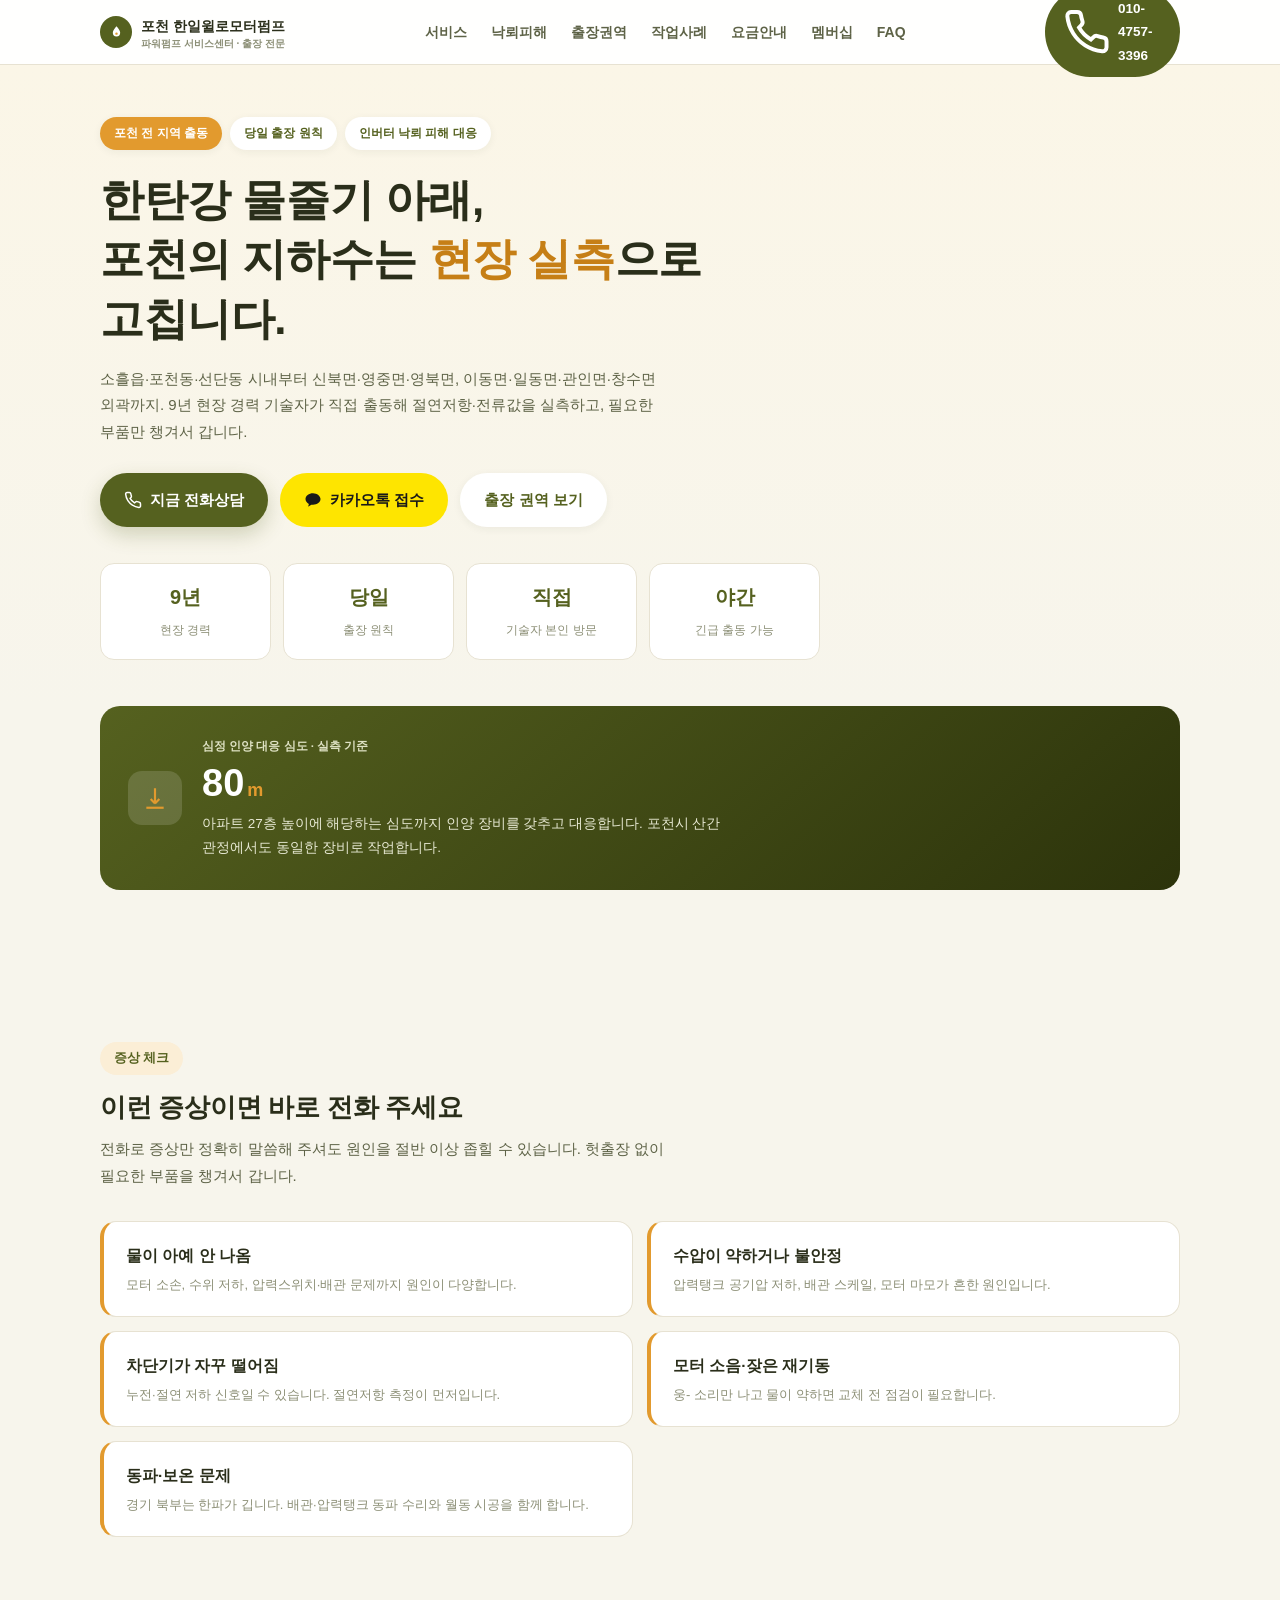
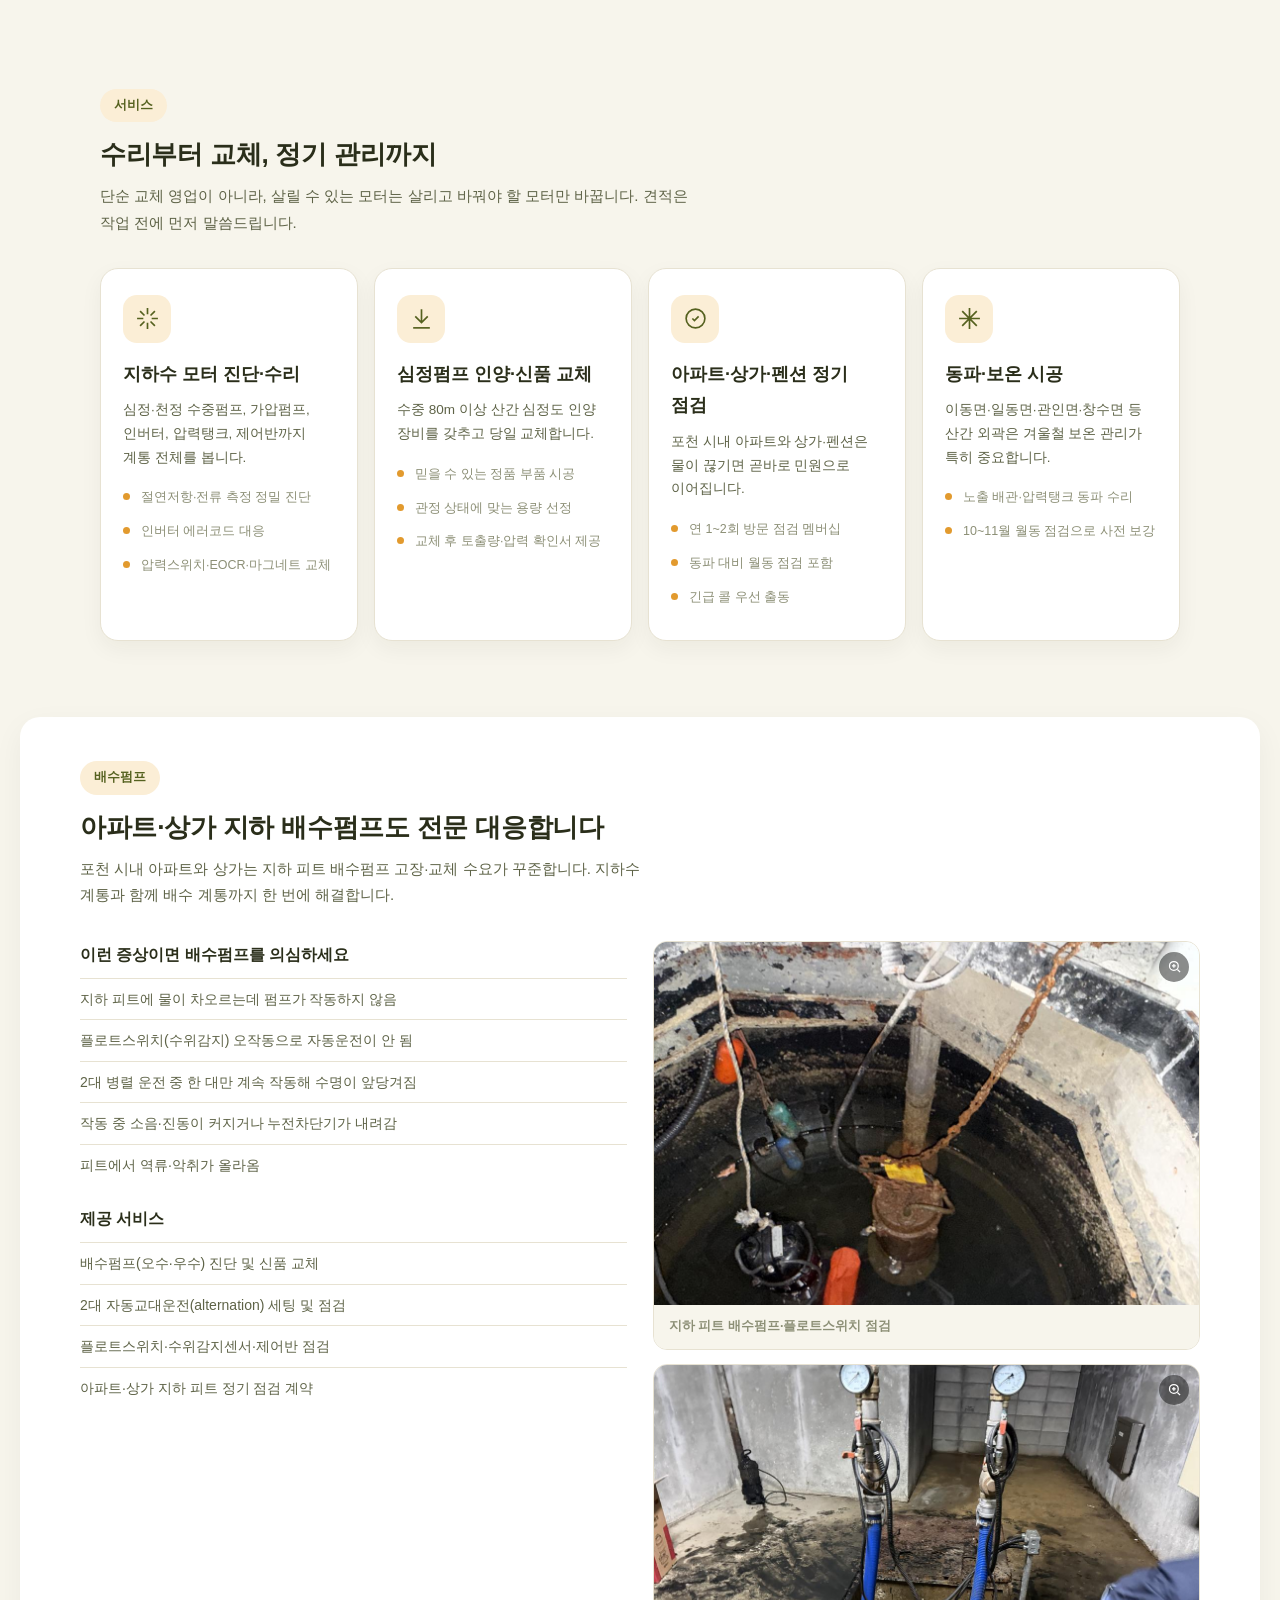
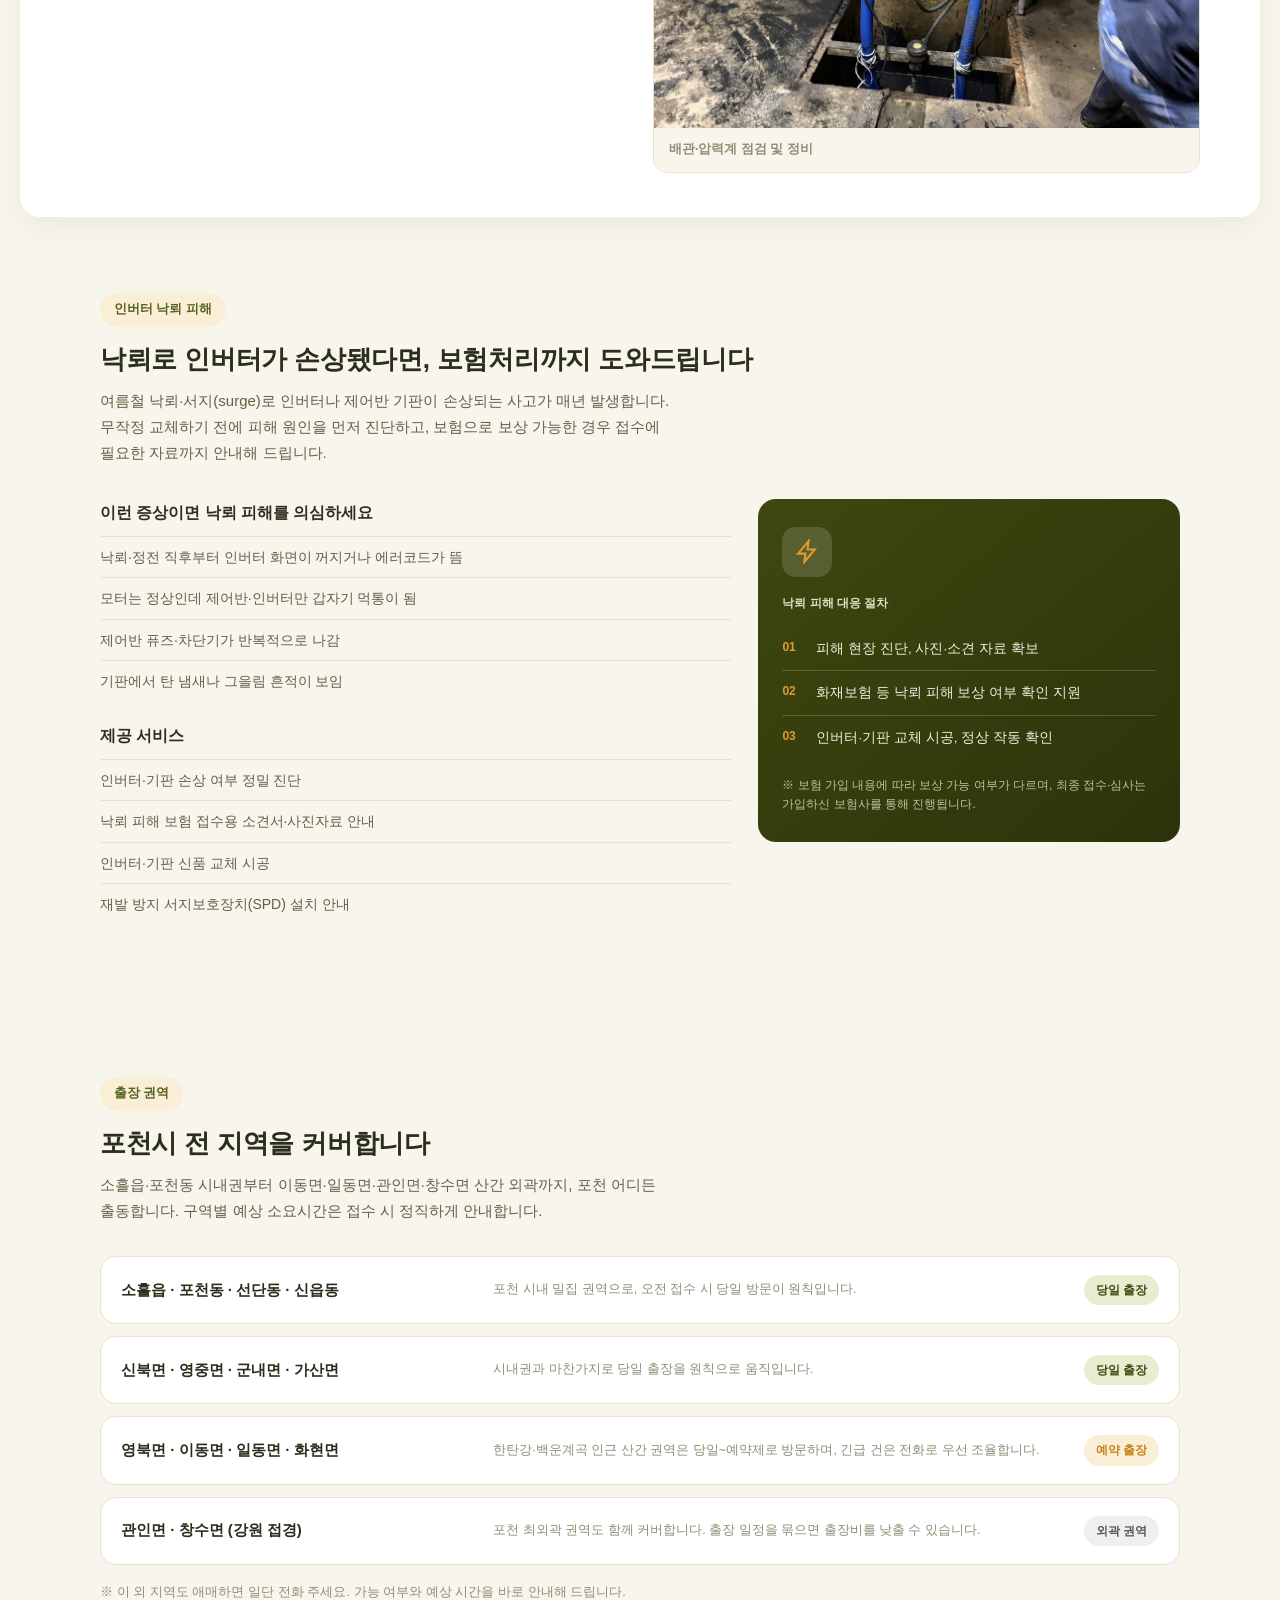
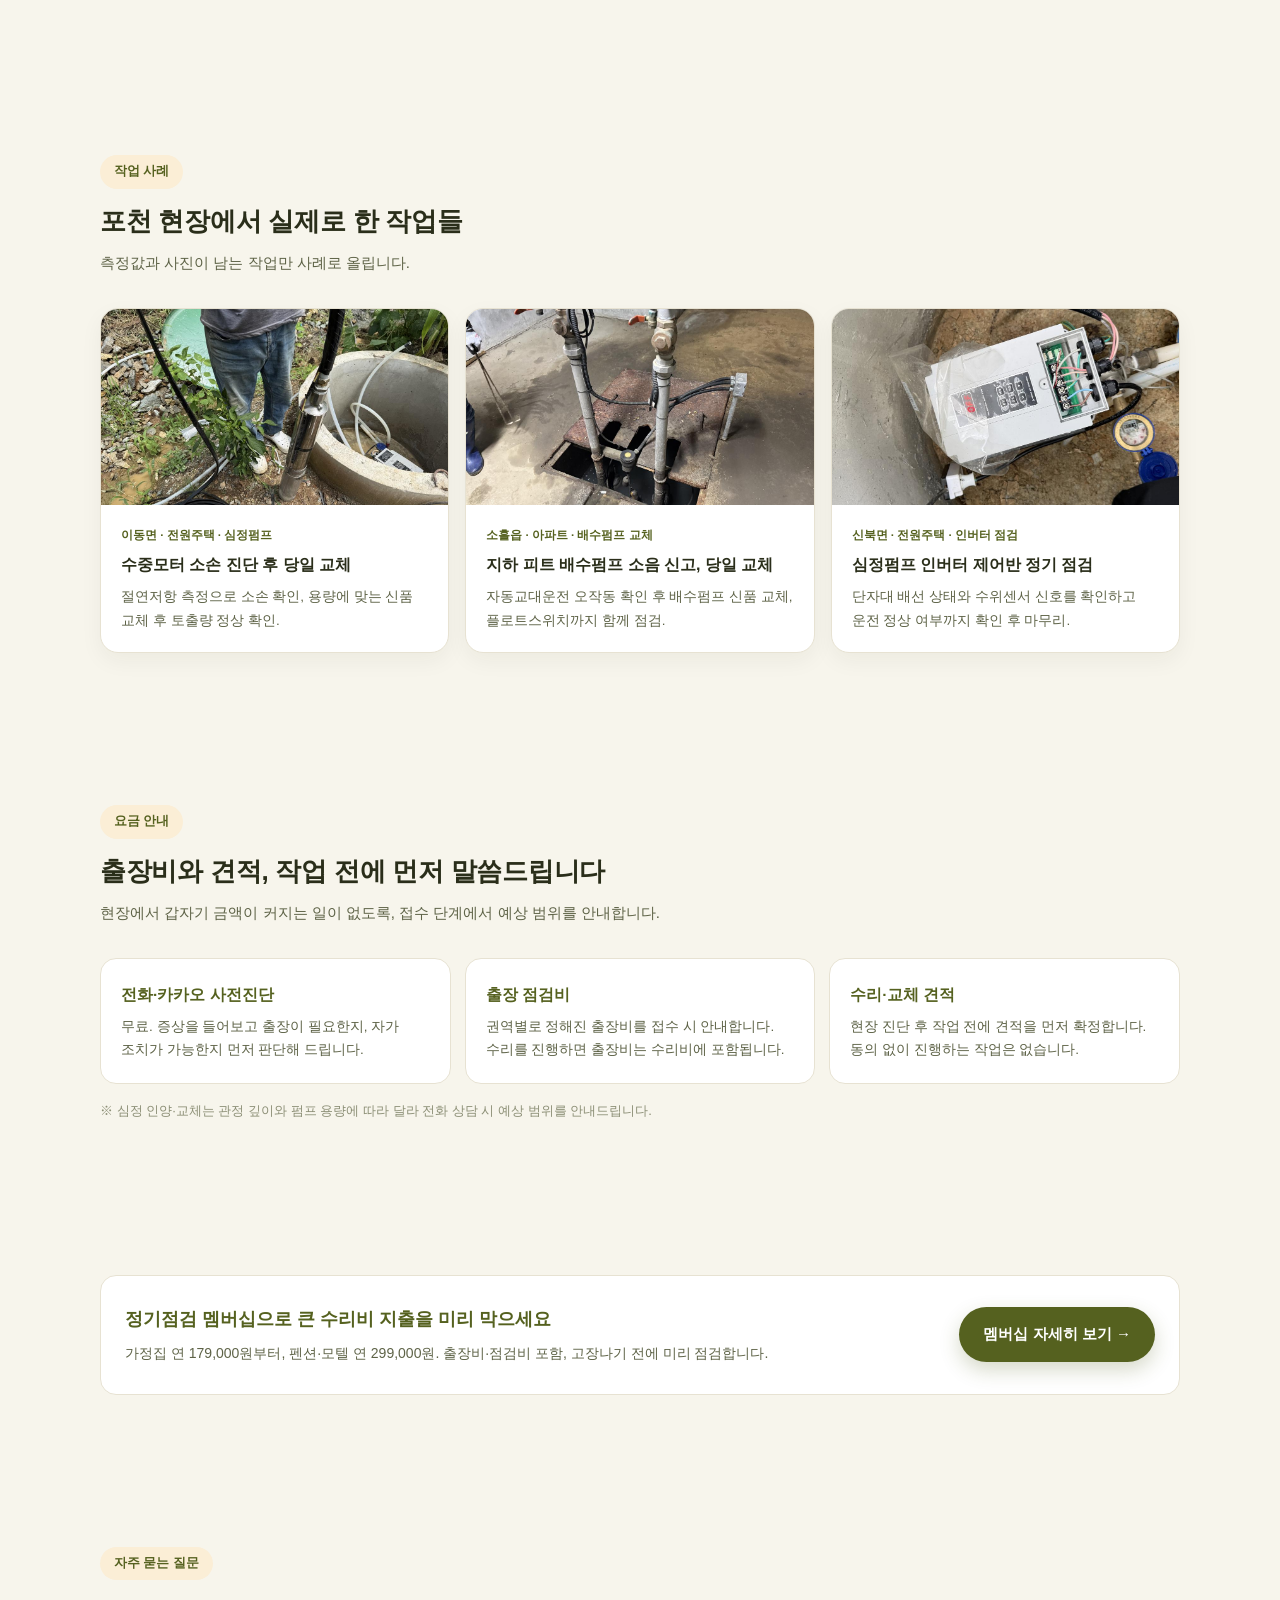
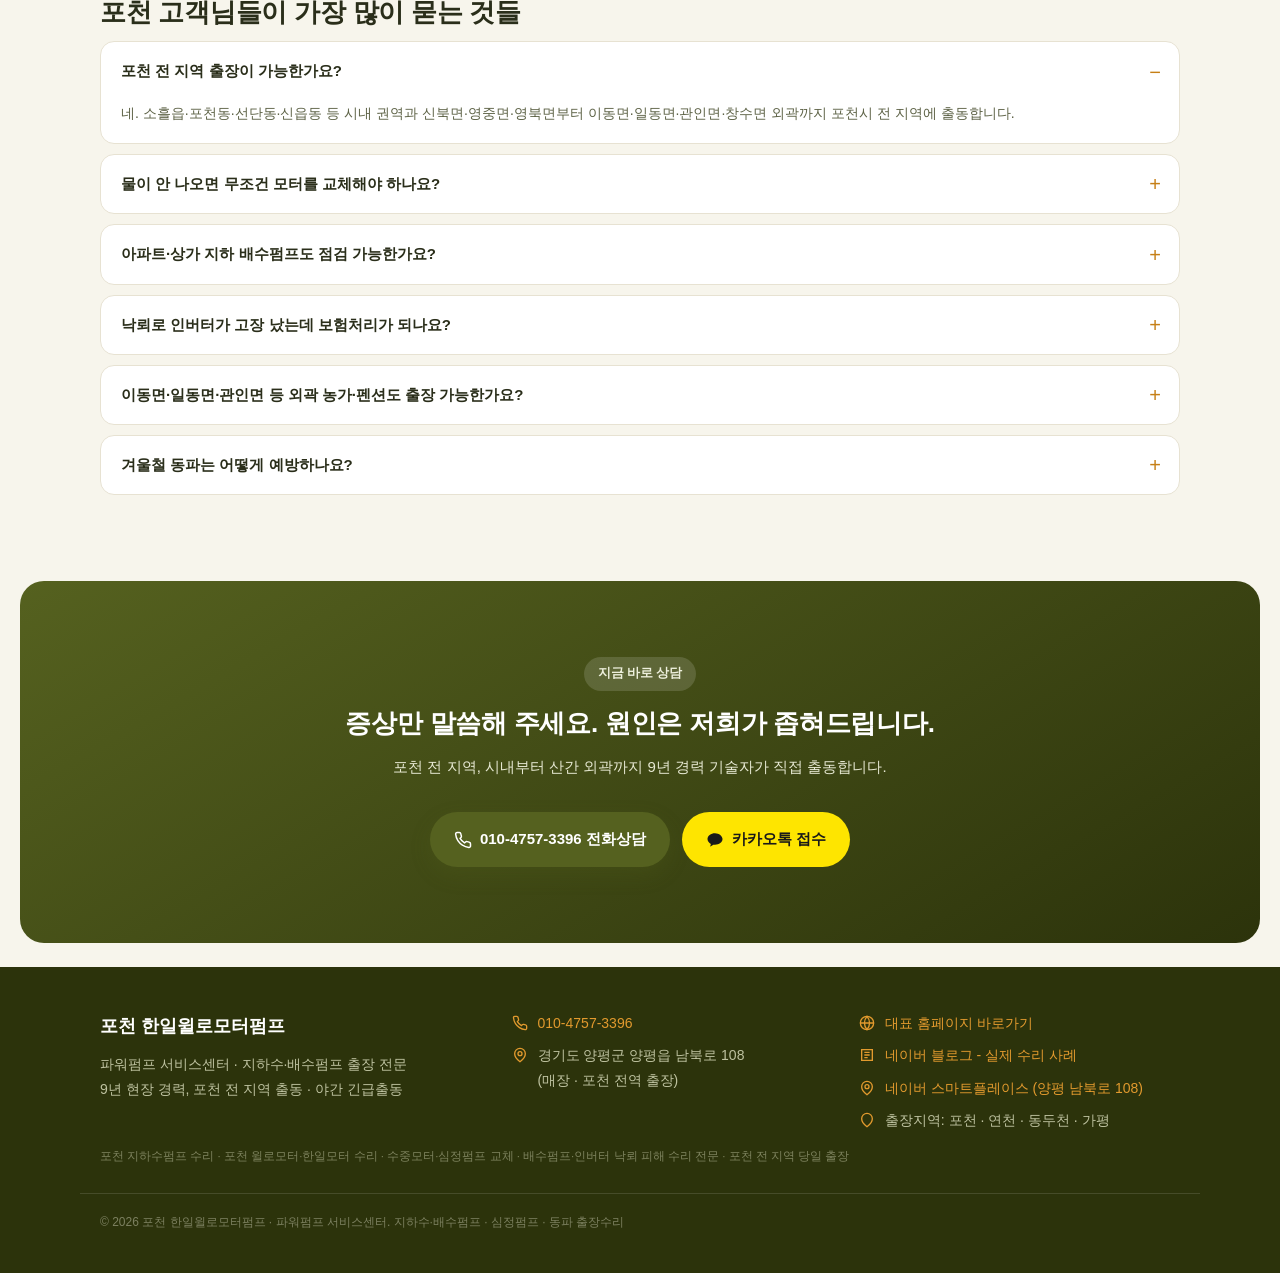
==== commit 373c998f: "펌프 정기점검 멤버십 페이지 신설 - membership.html 신설: 가정집 179,000~239,000원/연, 펜션·모텔 299,000원/연   (홍천·여주와 동일한 가격·혜" ====
--- a/index.html
+++ b/index.html
@@ -109,6 +109,7 @@
       <li><a href="#area">출장권역</a></li>
       <li><a href="#cases">작업사례</a></li>
       <li><a href="#price">요금안내</a></li>
+      <li><a href="membership.html">멤버십</a></li>
       <li><a href="#faq">FAQ</a></li>
     </ul>
     <a class="nav-call" href="tel:01047573396">
@@ -125,6 +126,7 @@
     <a href="#area">출장 권역</a>
     <a href="#cases">작업 사례</a>
     <a href="#price">요금 안내</a>
+    <a href="membership.html">멤버십</a>
     <a href="#faq">자주 묻는 질문</a>
     <a href="tel:01047573396">📞 010-4757-3396 전화상담</a>
   </div>
@@ -414,6 +416,19 @@
   </div>
 </section>
 
+<!-- ============ 멤버십 프로모션 ============ -->
+<section id="membership-promo">
+  <div class="wrap">
+    <div style="background:var(--card);border:1px solid var(--line);border-radius:16px;padding:28px 24px;display:flex;flex-wrap:wrap;gap:20px;align-items:center;justify-content:space-between">
+      <div>
+        <h3 style="font-size:18px;font-weight:800;color:var(--olive);margin-bottom:6px">정기점검 멤버십으로 큰 수리비 지출을 미리 막으세요</h3>
+        <p style="font-size:14px;color:var(--ink-soft)">가정집 연 179,000원부터, 펜션·모텔 연 299,000원. 출장비·점검비 포함, 고장나기 전에 미리 점검합니다.</p>
+      </div>
+      <a class="btn btn-call" href="membership.html">멤버십 자세히 보기 →</a>
+    </div>
+  </div>
+</section>
+
 <!-- ============ FAQ ============ -->
 <section class="faq" id="faq">
   <div class="wrap">
